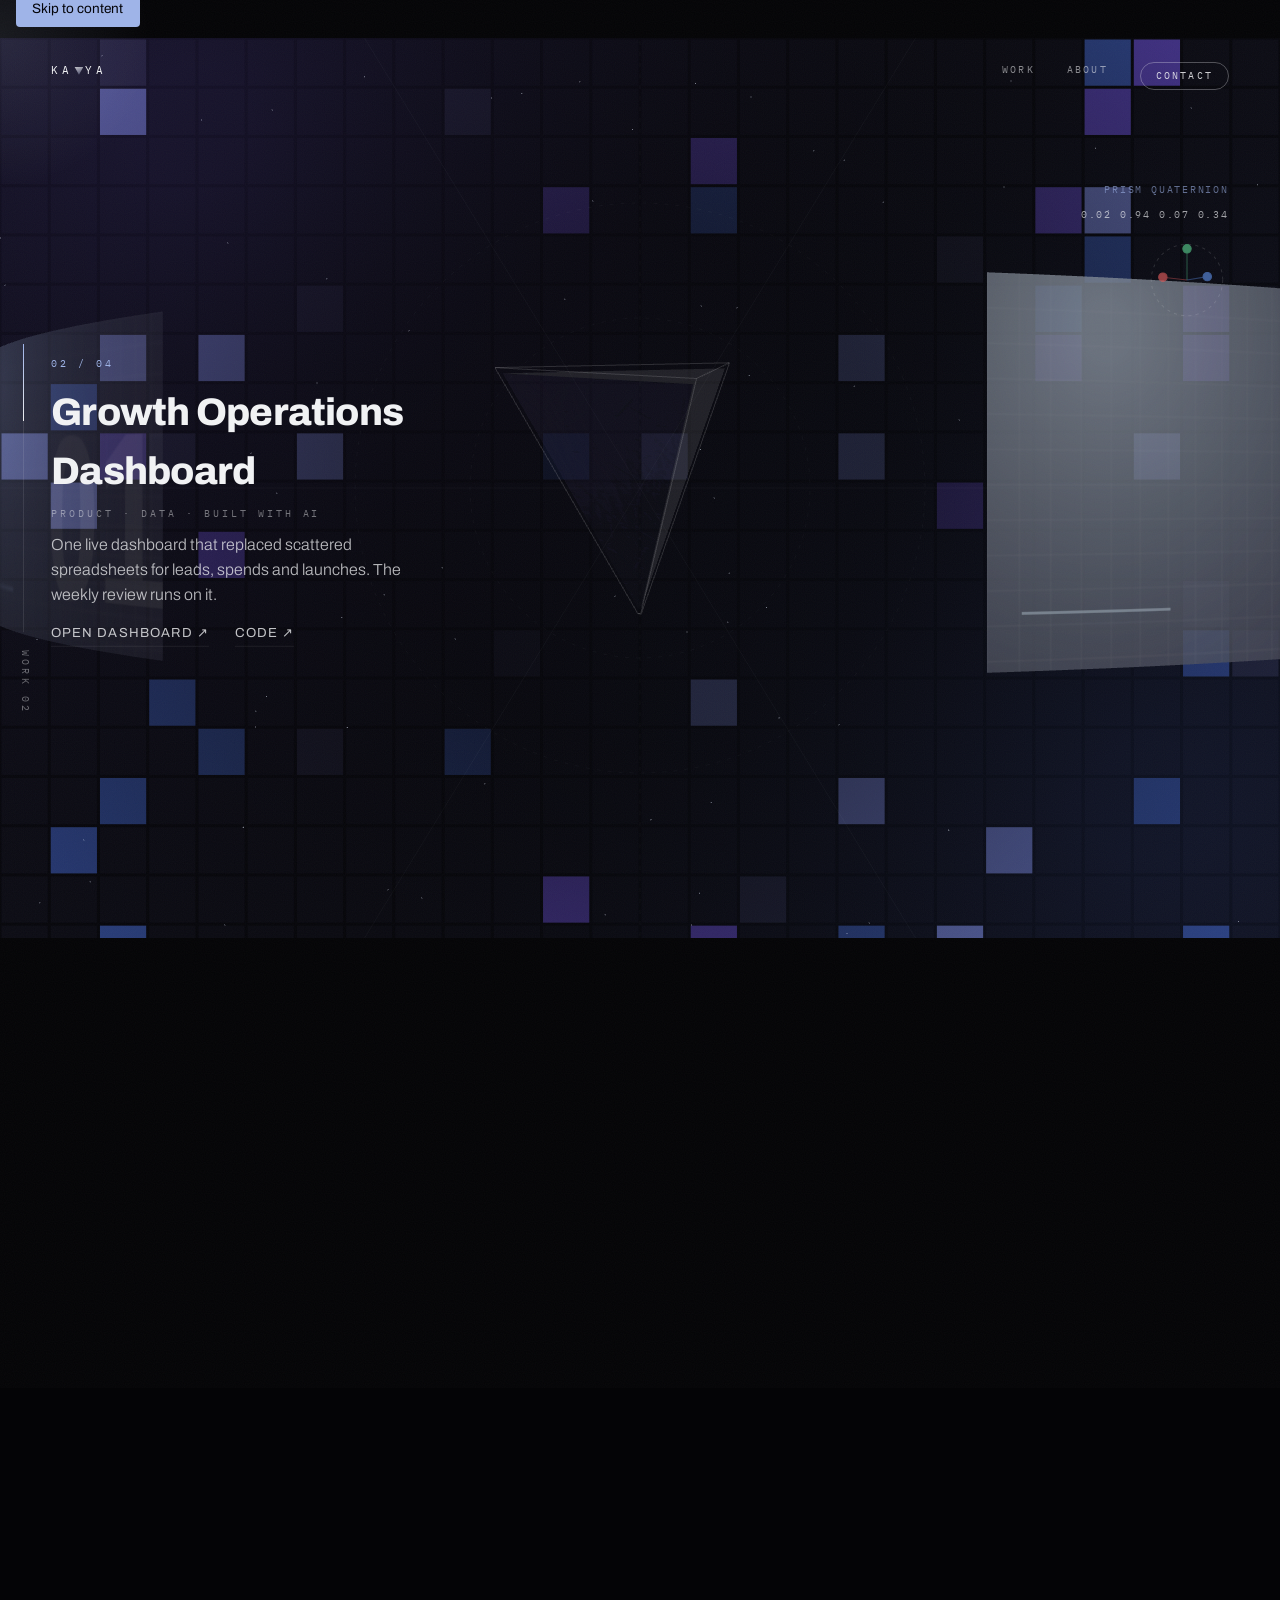
==== index.html @ fa31abba "Alche mechanics: KAVYA refracted through the prism, project globe carousel, water ripple cursor, LED" ====
<!DOCTYPE html>
<html lang="en">
<head>
  <meta charset="UTF-8">
  <meta name="viewport" content="width=device-width, initial-scale=1.0">
  <title>KAVYA — Creating experiences that are remembered</title>
  <meta name="description" content="Kavya Bahety. An immersive portfolio built around a glass prism: selected work, philosophy, process and contact.">
  <link rel="preconnect" href="https://fonts.googleapis.com">
  <link rel="preconnect" href="https://fonts.gstatic.com" crossorigin>
  <link href="https://fonts.googleapis.com/css2?family=Archivo:wght@300;500;800&family=IBM+Plex+Mono:wght@400&family=Instrument+Serif:ital@1&display=swap" rel="stylesheet">
  <link rel="icon" href="data:image/svg+xml,%3Csvg xmlns='http://www.w3.org/2000/svg' viewBox='0 0 32 32'%3E%3Cpath d='M4 6 L28 6 L16 28 Z' fill='none' stroke='%23AEBBDD' stroke-width='2'/%3E%3C/svg%3E">
  <meta property="og:title" content="KAVYA — the prism">
  <meta property="og:description" content="Creating experiences that are remembered long after they're seen.">
  <meta property="og:image" content="https://kavya7439.github.io/kavya/assets/og.png">
  <link rel="stylesheet" href="styles.css">
</head>
<body>

  <a class="skip" href="#doc">Skip to content</a>

  <!-- liquid typography filter -->
  <svg width="0" height="0" aria-hidden="true">
    <filter id="liquid"><feTurbulence type="fractalNoise" baseFrequency="0.008 0.014" numOctaves="1" result="n"/>
    <feDisplacementMap in="SourceGraphic" in2="n" scale="0"/></filter>
  </svg>

  <div id="loader" aria-hidden="true"><span class="tri"></span></div>

  <!-- blueprint scaffold -->
  <svg id="scaffold" viewBox="0 0 1440 900" preserveAspectRatio="xMidYMid slice" aria-hidden="true">
    <line x1="420" y1="-40" x2="1020" y2="940" />
    <line x1="1020" y1="-40" x2="420" y2="940" />
    <line x1="0" y1="450" x2="1440" y2="450" />
    <line x1="720" y1="0" x2="720" y2="900" class="dash" />
    <circle cx="720" cy="450" r="285" class="dash" />
    <circle cx="720" cy="450" r="170" class="dash" />
  </svg>

  <canvas id="room" aria-hidden="true"></canvas>
  <canvas id="ripple" aria-hidden="true"></canvas>
  <canvas id="ripple" aria-hidden="true"></canvas>

  <main id="runway" aria-hidden="true"></main>

  <div id="pin" aria-hidden="true">
    <canvas id="stage"></canvas>

    <!-- the word: KAVYA morphs into WORK, the prism is the V -->
    <h1 id="big">
      <span id="w-kavya" class="word"><span class="l"></span><span class="vgap"></span><span class="r"></span></span>
      <span id="w-work" class="word"><span class="l"></span><span class="vgap"></span><span class="r"></span></span>
    </h1>
    <p id="tagline" class="mono"></p>
    <p id="worksub" class="mono"></p>
    <div id="cue"><i></i><span id="cueword" class="mono"></span></div>

    <!-- projects -->
    <div id="pcards"></div>

    <!-- philosophy -->
    <section class="act" id="philo"><p class="big-serif"></p><p class="sub"></p></section>

    <!-- about -->
    <section class="act side" id="about"><h2></h2><p class="meta mono"></p><div class="lines"></div></section>

    <!-- process -->
    <section class="act" id="process"><div class="pwords"></div><p class="sub"></p></section>

    <!-- achievements -->
    <section class="act side" id="achieve"><p class="mono actlabel">Verified</p><div class="rows"></div></section>

    <!-- cta -->
    <section class="act" id="cta">
      <h2></h2><p class="sub"></p>
      <a class="mail" href="#"></a>
    </section>

    <!-- footer -->
    <section class="act" id="footer">
      <p class="wordmark">KA<span class="tri-inline" aria-hidden="true"></span>YA</p>
      <p class="final serif"></p>
      <nav class="flinks">
        <a data-mail href="#">Email</a>
        <a data-li href="#" target="_blank" rel="noopener">LinkedIn</a>
        <a data-gh href="#" target="_blank" rel="noopener">GitHub</a>
      </nav>
      <p class="mono fmeta">Kolkata, India · Built with AI, directed by Kavya</p>
    </section>
  </div>

  <!-- chrome -->
  <header id="brand" class="mono">KA<span class="tri-inline small" aria-hidden="true"></span>YA</header>
  <nav id="topnav" class="mono" aria-label="Navigation">
    <a href="#" data-jump="0.205">Work</a>
    <a href="#" data-jump="0.64">About</a>
    <a href="#" data-jump="0.90" class="pill">Contact</a>
  </nav>
  <div id="progress" aria-hidden="true"><i></i></div>

  <!-- engine-editor HUD: live prism telemetry -->
  <div id="hudq" class="mono" aria-hidden="true">
    <span class="hl">Prism Quaternion</span>
    <span id="quat">.00 .00 .00 1.0</span>
    <svg id="gizmo" viewBox="-40 -40 80 80">
      <circle r="34" fill="none" />
      <line id="gx1" x1="0" y1="0" x2="0" y2="0" class="gx" /><circle id="gx" r="4" class="gx" />
      <line id="gy1" x1="0" y1="0" x2="0" y2="0" class="gy" /><circle id="gy" r="4" class="gy" />
      <line id="gz1" x1="0" y1="0" x2="0" y2="0" class="gz" /><circle id="gz" r="4" class="gz" />
    </svg>
  </div>
  <div id="hudm" class="mono" aria-hidden="true">
    <span class="hl">Prism Material</span>
    <span>roughness <b>0.14</b></span>
    <span>ior <b>1.45</b></span>
    <span>iridescence <b>1.00</b></span>
    <span>transmission <b>1.00</b></span>
  </div>
  <span id="actname" class="mono" aria-hidden="true"></span>
  <div id="cursorlight" aria-hidden="true"></div>

  <p id="sr-live" class="sr-only" aria-live="polite"></p>
  <article id="doc" class="sr-only-until-fallback"></article>

  <script src="vendor/three.min.js"></script>
  <script src="js/data.js"></script>
  <script src="js/scene.js"></script>
  <script src="js/app.js"></script>
</body>
</html>
---- styles.css ----
/* ============================================================
   KAVYA — THE PRISM
   Pure black, hairline blueprint scaffolding, glass light.
   Editorial type. The prism is the only bright thing.
   ============================================================ */
:root {
  --bg: #040406;
  --ink: #F2F3F5;
  --soft: rgba(242, 243, 245, 0.55);
  --hair: rgba(242, 243, 245, 0.1);
  --silver: #C9CDD6;
  --blue: #9FB4E8;
  --ease: cubic-bezier(0.6, 0.02, 0.05, 1);
  --font-d: "Archivo", "Helvetica Neue", Arial, sans-serif;
  --font-s: "Instrument Serif", Georgia, serif;
  --font-m: "IBM Plex Mono", Consolas, monospace;
  --pad: clamp(1.4rem, 4vw, 4rem);
}

* { margin: 0; padding: 0; box-sizing: border-box; }
html { scroll-behavior: smooth; }
body {
  background: var(--bg); color: var(--ink);
  font-family: var(--font-d); font-size: 16px; line-height: 1.55;
  -webkit-font-smoothing: antialiased; overflow-x: hidden;
}
/* atmosphere: faint blue depth, top light */
body::before {
  content: ""; position: fixed; inset: 0; z-index: 0; pointer-events: none;
  background:
    radial-gradient(60% 45% at 50% 0%, rgba(159, 180, 232, 0.07), transparent 70%),
    radial-gradient(80% 60% at 50% 110%, rgba(20, 28, 52, 0.5), transparent 70%);
}
body::after { /* grain */
  content: ""; position: fixed; inset: -50%; z-index: 70; pointer-events: none; opacity: 0.04;
  background-image: url("data:image/svg+xml,%3Csvg xmlns='http://www.w3.org/2000/svg' width='120' height='120'%3E%3Cfilter id='n'%3E%3CfeTurbulence type='fractalNoise' baseFrequency='.9'/%3E%3C/filter%3E%3Crect width='120' height='120' filter='url(%23n)'/%3E%3C/svg%3E");
}
::selection { background: var(--blue); color: #05050a; }
a { color: inherit; text-decoration: none; }
button { font-family: inherit; cursor: pointer; color: inherit; background: none; border: 0; }
:focus-visible { outline: 1.5px solid var(--blue); outline-offset: 4px; }

.mono { font-family: var(--font-m); font-size: 0.62rem; letter-spacing: 0.3em; text-transform: uppercase; }
.serif { font-family: var(--font-s); font-style: italic; }
.ph { font-family: var(--font-m); font-size: 0.8em; color: var(--blue); border-bottom: 1px dashed var(--blue); padding: 0 0.2em; }
.sr-only { position: absolute; width: 1px; height: 1px; overflow: hidden; clip: rect(0 0 0 0); }
.skip {
  position: fixed; top: -3rem; left: 1rem; z-index: 300;
  background: var(--blue); color: #05050a; padding: 0.6em 1.2em; border-radius: 4px;
  font-size: 0.85rem; transition: top 0.2s;
}
.skip:focus-visible { top: 1rem; }

/* ── loader: a single triangle draws itself ────────────────── */
#loader {
  position: fixed; inset: 0; z-index: 200; background: var(--bg);
  display: grid; place-items: center;
  transition: opacity 0.8s var(--ease), visibility 0.8s;
}
#loader.done { opacity: 0; visibility: hidden; }
#loader .tri {
  width: 74px; height: 64px;
  clip-path: polygon(0 0, 100% 0, 50% 100%);
  background: linear-gradient(160deg, rgba(255,255,255,0.5), rgba(159,180,232,0.15));
  animation: triin 1.4s var(--ease) both, trispin 3s linear infinite 1.2s;
}
@keyframes triin { from { opacity: 0; transform: scale(0.6) rotate(-14deg); } }
@keyframes trispin { 50% { transform: rotateY(180deg); } 100% { transform: rotateY(360deg); } }

/* ── blueprint scaffold ────────────────────────────────────── */
#room { position: fixed; inset: 0; width: 100vw; height: 100vh; z-index: 0; pointer-events: none; }
/* water ripple field: low-res sim, upscaled soft */
#ripple {
  position: fixed; inset: 0; width: 100vw; height: 100vh; z-index: 65;
  pointer-events: none; mix-blend-mode: screen; opacity: 0.85;
  filter: blur(1.6px); image-rendering: auto;
}
/* WebGL owns the big word; DOM copy stays for fallback only */
body.webgl #big { visibility: hidden; }
/* water ripple field: soft light waves over the whole screen */
#ripple {
  position: fixed; inset: 0; width: 100vw; height: 100vh; z-index: 65;
  pointer-events: none; mix-blend-mode: screen; opacity: 0.85;
  filter: blur(2px);
}
/* the word lives inside WebGL when available */
body.webgl #big { visibility: hidden; }
#scaffold {
  position: fixed; inset: 0; width: 100%; height: 100%;
  z-index: 1; pointer-events: none; opacity: 0.5;
}
#scaffold line, #scaffold circle {
  stroke: rgba(242, 243, 245, 0.07); stroke-width: 1; fill: none;
  stroke-dasharray: 3000; stroke-dashoffset: 3000;
  animation: drawin 3s var(--ease) 0.6s forwards;
}
#scaffold .dash { stroke-dasharray: 4 7; animation: fadein 2.4s 1.2s forwards; opacity: 0; }
@keyframes drawin { to { stroke-dashoffset: 0; } }
@keyframes fadein { to { opacity: 1; } }

/* ── runway + stage ────────────────────────────────────────── */
#runway { height: 1300vh; }
#pin { position: fixed; inset: 0; z-index: 2; }
#stage { position: absolute; inset: 0; width: 100%; height: 100%; z-index: 3; pointer-events: none; }

/* ── the word ──────────────────────────────────────────────── */
#big {
  position: absolute; inset: 0; z-index: 2;
  display: grid; place-items: center;
  filter: url(#liquid);
  pointer-events: none;
}
#big .word {
  grid-area: 1 / 1;
  display: flex; align-items: center;
  font-weight: 800; letter-spacing: 0.06em; line-height: 1;
  font-size: clamp(4.4rem, 16vw, 15rem);
  color: #ffffff;
  text-shadow:
    0 0 18px rgba(255, 255, 255, 0.35),
    0 0 70px rgba(159, 180, 232, 0.28),
    0 0 140px rgba(106, 79, 216, 0.18);
}
#big .vgap { width: clamp(90px, 22vmin, 260px); }
#big .ch { display: inline-block; will-change: transform, opacity, filter; }
#w-work .ch { opacity: 0; }

#tagline {
  position: absolute; left: 50%; bottom: 18vh; transform: translateX(-50%);
  z-index: 4; opacity: 0.55; transition: opacity 0.6s;
}
#worksub {
  position: absolute; left: 50%; top: 16vh; transform: translateX(-50%);
  z-index: 4; opacity: 0; color: var(--blue);
}
body:not([data-act="hero"]) #tagline { opacity: 0; }

/* scroll cue: a thin light line that grows, Alche-style */
#cue {
  position: absolute; left: 50%; bottom: 4.5vh; transform: translateX(-50%);
  z-index: 4; display: grid; justify-items: center; gap: 0.7rem;
  opacity: 0.7; transition: opacity 0.6s;
}
#cue i {
  width: 1px; height: 44px; display: block;
  background: linear-gradient(180deg, transparent, var(--ink));
  animation: cuegrow 2.2s var(--ease) infinite;
  transform-origin: top;
}
@keyframes cuegrow { 0% { transform: scaleY(0); } 55% { transform: scaleY(1); } 100% { transform: scaleY(1); opacity: 0; } }
body:not([data-act="hero"]):not([data-act="morph"]) #cue { opacity: 0; }

/* ── acts: shared behaviour ────────────────────────────────── */
.act {
  position: absolute; inset: 0; z-index: 4;
  display: grid; place-content: center; text-align: center;
  padding: 0 var(--pad);
  opacity: 0; transform: translateY(30px); filter: blur(10px);
  transition: opacity 0.7s var(--ease), transform 0.7s var(--ease), filter 0.7s var(--ease);
  pointer-events: none;
}
.act.side { place-content: center start; text-align: left; max-width: 46rem; }
body[data-act="philosophy"] #philo,
body[data-act="about"] #about,
body[data-act="process"] #process,
body[data-act="achieve"] #achieve,
body[data-act="cta"] #cta,
body[data-act="footer"] #footer {
  opacity: 1; transform: none; filter: none; pointer-events: auto;
}

/* philosophy */
#philo .big-serif {
  font-family: var(--font-s); font-style: italic;
  font-size: clamp(1.9rem, 4.6vw, 3.8rem); line-height: 1.15; max-width: 22ch;
}
#philo .sub { margin-top: 1.2rem; opacity: 0.6; font-size: clamp(1rem, 2vw, 1.3rem); }

/* about */
#about { left: 8vw; }
#about h2 { font-weight: 800; letter-spacing: -0.02em; font-size: clamp(2rem, 5vw, 3.6rem); }
#about .meta { color: var(--blue); margin: 0.6rem 0 1.4rem; }
#about .lines p { max-width: 44ch; opacity: 0.75; margin-bottom: 0.8rem; font-weight: 300; font-size: clamp(1rem, 1.8vw, 1.2rem); }

/* process: text sits above the prism and its fragments */
#process { place-content: start center; padding-top: 13vh; }
#process .pwords { display: flex; gap: clamp(1rem, 4vw, 3rem); flex-wrap: wrap; justify-content: center; }
#process .pw {
  font-weight: 300; letter-spacing: 0.18em; text-transform: uppercase;
  font-size: clamp(0.9rem, 2vw, 1.25rem); opacity: 0;
  transition: opacity 0.8s var(--ease) var(--d, 0ms);
}
body[data-act="process"] #process .pw { opacity: 0.85; }
#process .sub { margin-top: 2rem; opacity: 0.55; font-size: clamp(0.95rem, 1.8vw, 1.15rem); }

/* achievements */
#achieve { right: 8vw; left: auto; }
#achieve .actlabel { color: var(--blue); margin-bottom: 1.4rem; }
#achieve .arow {
  display: flex; align-items: baseline; gap: 1.4rem;
  border-bottom: 1px solid var(--hair); padding: 1rem 0; min-width: min(30rem, 80vw);
}
#achieve .an { font-weight: 800; font-size: clamp(1.8rem, 4vw, 3rem); letter-spacing: -0.02em; min-width: 4ch; }
#achieve .al { opacity: 0.65; font-weight: 300; }

/* cta */
#cta h2 { font-weight: 800; letter-spacing: -0.03em; font-size: clamp(2.2rem, 6vw, 5rem); line-height: 1; max-width: 16ch; }
#cta .sub { margin: 1rem 0 2rem; opacity: 0.6; }
#cta .mail {
  font-size: clamp(1.1rem, 2.6vw, 1.8rem); font-weight: 300; letter-spacing: 0.02em;
  border-bottom: 1px solid var(--soft); padding-bottom: 0.2em;
  transition: color 0.3s, border-color 0.3s;
}
#cta .mail:hover { color: var(--blue); border-color: var(--blue); }

/* footer */
#footer .wordmark { font-weight: 800; letter-spacing: 0.14em; font-size: clamp(1.4rem, 3vw, 2rem); display: flex; align-items: center; justify-content: center; gap: 0.2em; }
.tri-inline {
  width: 0.72em; height: 0.66em; display: inline-block;
  clip-path: polygon(0 0, 100% 0, 50% 100%);
  background: linear-gradient(160deg, rgba(255,255,255,0.75), rgba(159,180,232,0.25));
}
.tri-inline.small { width: 0.8em; height: 0.72em; }
#footer .final { font-size: clamp(1.1rem, 2.4vw, 1.6rem); opacity: 0.75; margin: 1.6rem 0 2.2rem; max-width: 34ch; }
#footer .flinks { display: flex; gap: 2.4rem; justify-content: center; }
#footer .flinks a {
  font-size: 0.85rem; letter-spacing: 0.1em; text-transform: uppercase; opacity: 0.65;
  border-bottom: 1px solid transparent; padding-bottom: 0.2em;
  transition: opacity 0.3s, border-color 0.3s;
}
#footer .flinks a:hover { opacity: 1; border-color: var(--ink); }
#footer .fmeta { margin-top: 2.4rem; opacity: 0.3; }

/* ── projects ──────────────────────────────────────────────── */
#pcards { position: absolute; inset: 0; z-index: 4; pointer-events: none; }
.pcard {
  position: absolute; left: var(--pad); top: 50%;
  transform: translateY(-50%) translateY(30px);
  width: min(34rem, 46vw);
  opacity: 0; filter: blur(10px);
  transition: opacity 0.7s var(--ease), transform 0.7s var(--ease), filter 0.7s var(--ease);
}
.pcard.on { opacity: 1; transform: translateY(-50%); filter: none; pointer-events: auto; }
.pcard .ghost {
  position: absolute; top: -22vh; left: -2vw; z-index: -1;
  font-weight: 800; font-size: clamp(9rem, 24vw, 20rem); line-height: 1;
  color: transparent; -webkit-text-stroke: 1px rgba(242,243,245,0.07);
}
.pframe {
  width: 100%; aspect-ratio: 16 / 9.4; border-radius: 6px; position: relative;
  background:
    radial-gradient(90% 120% at 20% 0%, color-mix(in srgb, var(--pa) 18%, transparent), transparent 60%),
    linear-gradient(160deg, #101018, #07070c);
  background-size: cover; background-position: center;
  border: 1px solid var(--hair);
  overflow: hidden;
  transition: transform 0.6s var(--ease);
}
.pframe::after {
  content: ""; position: absolute; inset: 0;
  background-image: linear-gradient(rgba(255,255,255,0.045) 1px, transparent 1px),
    linear-gradient(90deg, rgba(255,255,255,0.045) 1px, transparent 1px);
  background-size: 48px 48px;
}
.pcard:hover .pframe { transform: perspective(900px) rotateX(2.5deg) rotateY(-3deg) scale(1.015); }
.pframe-note { position: absolute; bottom: 0.9rem; right: 1rem; opacity: 0.3; letter-spacing: 0.18em; }
.pmeta { margin-top: 1.3rem; }
.pnum { color: var(--blue); }
.pmeta h2 { font-weight: 800; letter-spacing: -0.02em; font-size: clamp(1.5rem, 3.2vw, 2.4rem); margin: 0.5rem 0 0.3rem; }
.pcat { opacity: 0.45; margin-bottom: 0.7rem; }
.pdesc { font-weight: 300; opacity: 0.75; max-width: 44ch; margin-bottom: 1rem; }
.plinks { display: flex; gap: 1.6rem; }
.lnk {
  font-size: 0.82rem; letter-spacing: 0.08em; text-transform: uppercase; opacity: 0.8;
  border-bottom: 1px solid var(--hair); padding-bottom: 0.2em;
  transition: color 0.3s, border-color 0.3s;
}
.lnk:hover { color: var(--blue); border-color: var(--blue); }

/* ── chrome ────────────────────────────────────────────────── */
#brand {
  position: fixed; top: 1.5rem; left: var(--pad); z-index: 90;
  display: flex; align-items: center; gap: 0.15em; font-size: 0.7rem; letter-spacing: 0.34em;
}
#topnav { position: fixed; top: 1.5rem; right: var(--pad); z-index: 90; display: flex; gap: 2rem; }
#topnav a { opacity: 0.55; transition: opacity 0.3s; letter-spacing: 0.22em; }
#topnav a:hover { opacity: 1; }
#progress {
  position: fixed; left: calc(var(--pad) * 0.45); top: 50%; transform: translateY(-50%);
  width: 1px; height: 32vh; background: var(--hair); z-index: 90;
}
#progress i {
  display: block; width: 100%; height: 0;
  background: linear-gradient(180deg, var(--blue), rgba(255,255,255,0.9));
}
#actname {
  position: fixed; left: calc(var(--pad) * 0.45 - 0.31rem); top: calc(50% + 18vh); z-index: 90;
  writing-mode: vertical-rl; opacity: 0.4; letter-spacing: 0.32em;
}

/* cursor light: bends the atmosphere */
#cursorlight {
  position: fixed; left: 0; top: 0; z-index: 5; pointer-events: none;
  width: 340px; height: 340px; margin: -170px 0 0 -170px; border-radius: 50%;
  background: radial-gradient(circle, rgba(190, 205, 245, 0.10), transparent 62%);
  mix-blend-mode: screen;
}
.ripple {
  position: fixed; z-index: 6; pointer-events: none;
  width: 12px; height: 12px; margin: -6px 0 0 -6px; border-radius: 50%;
  border: 1px solid rgba(190, 205, 245, 0.5);
  animation: rip 0.9s var(--ease) forwards;
}
@keyframes rip { to { transform: scale(16); opacity: 0; } }

/* ── fallback + doc ────────────────────────────────────────── */
.sr-only-until-fallback { position: absolute; width: 1px; height: 1px; overflow: hidden; clip: rect(0 0 0 0); }
body.fallback #pin, body.fallback #runway, body.fallback #cue, body.fallback #cursorlight { display: none; }
body.fallback .sr-only-until-fallback {
  position: static; width: auto; height: auto; clip: auto; overflow: visible;
  display: block; max-width: 46rem; margin: 7rem auto; padding: 0 1.4rem;
}
body.fallback #doc h1 { font-size: 2rem; line-height: 1.1; margin-bottom: 1rem; }
body.fallback #doc article { border-top: 1px solid var(--hair); margin-top: 1.6rem; padding-top: 1rem; }
body.fallback #doc a { color: var(--blue); }

#topnav .pill {
  border: 1px solid rgba(242,243,245,0.35); border-radius: 999px;
  padding: 0.55em 1.5em; opacity: 0.85;
}
#topnav .pill:hover { background: rgba(242,243,245,0.1); opacity: 1; }

/* engine-editor HUD */
#hudq {
  position: fixed; right: var(--pad); top: 16vh; z-index: 90;
  display: grid; gap: 0.6rem; justify-items: end; text-align: right;
  letter-spacing: 0.18em; opacity: 0.65;
}
#hudq .hl, #hudm .hl { color: var(--blue); opacity: 0.9; }
#gizmo { width: 84px; height: 84px; margin-top: 0.4rem; }
#gizmo circle:first-child { stroke: rgba(242,243,245,0.2); stroke-dasharray: 3 4; }
#gizmo .gx { fill: #e05c5c; stroke: #e05c5c; stroke-width: 1; }
#gizmo .gy { fill: #58c98a; stroke: #58c98a; stroke-width: 1; }
#gizmo .gz { fill: #5c8ce0; stroke: #5c8ce0; stroke-width: 1; }
#gizmo line { opacity: 0.6; }
#hudm {
  position: fixed; left: var(--pad); bottom: 8vh; z-index: 90;
  display: grid; gap: 0.35rem; letter-spacing: 0.18em; opacity: 0.55;
}
#hudm b { color: var(--ink); font-weight: 400; margin-left: 0.6em; }
body[data-act="hero"] #hudm, body[data-act="morph"] #hudm { opacity: 0.55; }
body:not([data-act="hero"]):not([data-act="morph"]):not([data-act="footer"]) #hudm { opacity: 0; }
#hudq, #hudm { transition: opacity 0.6s var(--ease); pointer-events: none; }
@media (max-width: 900px) { #hudq, #hudm { display: none; } }
/* desktop: the curved WebGL screen is the project visual */
@media (min-width: 901px) { .pframe { display: none; } .pcard .ghost { display: none; } }

/* ── reduced motion ────────────────────────────────────────── */
@media (prefers-reduced-motion: reduce) {
  html { scroll-behavior: auto; }
  * { transition-duration: 0.01ms !important; animation-duration: 0.01ms !important; }
  #big { filter: none; }
  #scaffold line, #scaffold circle { animation: none; stroke-dashoffset: 0; opacity: 1; }
  #cursorlight, .ripple { display: none; }
}

/* ── responsive ────────────────────────────────────────────── */
@media (max-width: 900px) {
  .pcard { width: min(30rem, 84vw); left: 50%; top: auto; bottom: 6vh; transform: translate(-50%, 30px); }
  .pcard.on { transform: translate(-50%, 0); }
  .pcard .ghost { top: -16vh; font-size: 24vw; }
  #about { left: 0; padding: 0 var(--pad); }
  #achieve { right: 0; left: 0; place-content: center; text-align: left; padding: 0 var(--pad); }
}
@media (max-width: 600px) {
  #topnav { gap: 1.2rem; }
  #big .word { font-size: clamp(3rem, 17vw, 5rem); }
  #big .vgap { width: 26vw; }
  #progress, #actname { display: none; }
  .pframe { aspect-ratio: 16 / 10; }
  .pcard { bottom: 3.5vh; }
  .pmeta h2 { font-size: 1.4rem; }
  .pdesc { font-size: 0.9rem; }
}
@media (max-height: 760px) {
  .pcard .ghost { display: none; }
  #tagline { bottom: 12vh; }
}
@media print { #pin, #runway, #scaffold, #cursorlight { display: none !important; } }
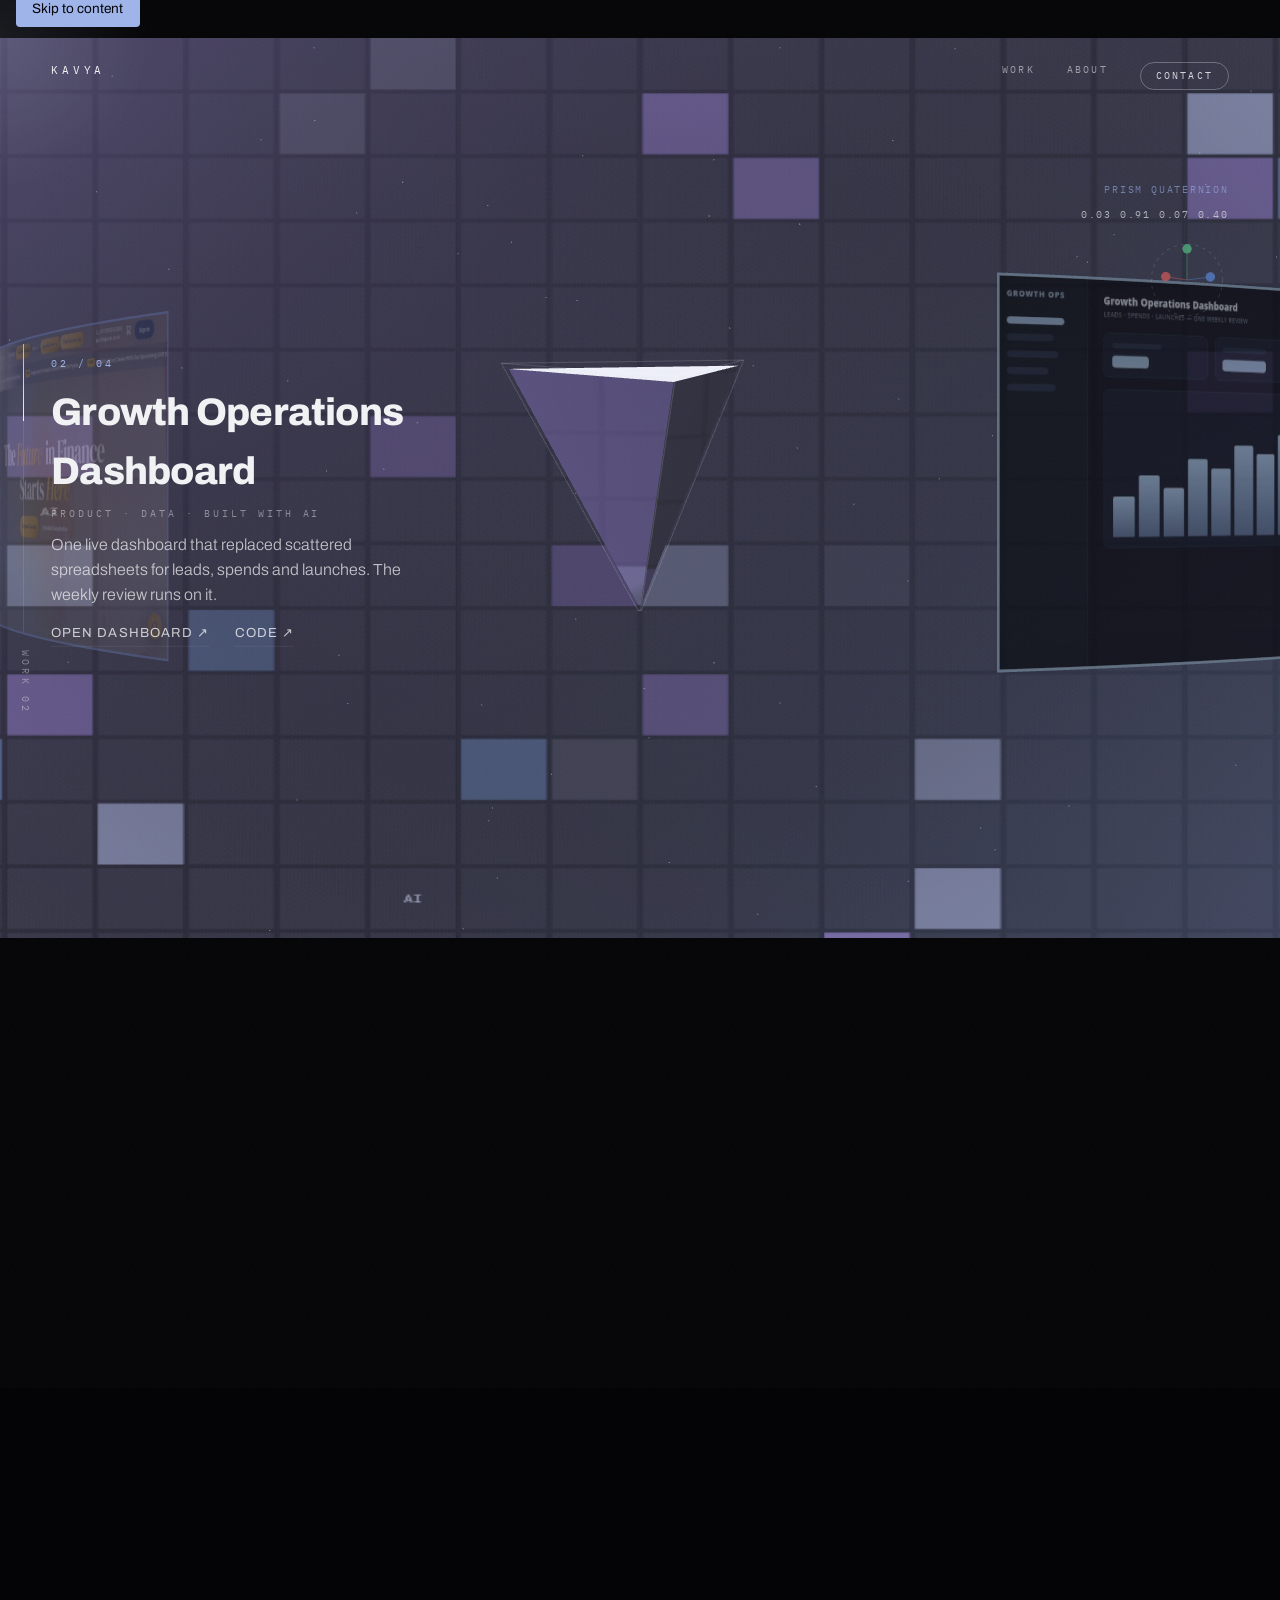
==== commit 39090c0d: "Plain KAVYA wordmarks; LED tiles light up in fresh colours under the cursor Co-Authored-By: Claude F" ====
--- a/index.html
+++ b/index.html
@@ -77,7 +77,7 @@
 
     <!-- footer -->
     <section class="act" id="footer">
-      <p class="wordmark">KA<span class="tri-inline" aria-hidden="true"></span>YA</p>
+      <p class="wordmark">KAVYA</p>
       <p class="final serif"></p>
       <nav class="flinks">
         <a data-mail href="#">Email</a>
@@ -89,7 +89,7 @@
   </div>
 
   <!-- chrome -->
-  <header id="brand" class="mono">KA<span class="tri-inline small" aria-hidden="true"></span>YA</header>
+  <header id="brand" class="mono">KAVYA</header>
   <nav id="topnav" class="mono" aria-label="Navigation">
     <a href="#" data-jump="0.205">Work</a>
     <a href="#" data-jump="0.64">About</a>
--- a/styles.css
+++ b/styles.css
@@ -77,6 +77,7 @@
 }
 /* WebGL owns the big word; DOM copy stays for fallback only */
 body.webgl #big { visibility: hidden; }
+body.webgl #room { visibility: hidden; }
 /* water ripple field: soft light waves over the whole screen */
 #ripple {
   position: fixed; inset: 0; width: 100vw; height: 100vh; z-index: 65;
@@ -85,6 +86,7 @@
 }
 /* the word lives inside WebGL when available */
 body.webgl #big { visibility: hidden; }
+body.webgl #room { visibility: hidden; }
 #scaffold {
   position: fixed; inset: 0; width: 100%; height: 100%;
   z-index: 1; pointer-events: none; opacity: 0.5;
@@ -219,6 +221,7 @@
   width: 0.72em; height: 0.66em; display: inline-block;
   clip-path: polygon(0 0, 100% 0, 50% 100%);
   background: linear-gradient(160deg, rgba(255,255,255,0.75), rgba(159,180,232,0.25));
+  margin: 0 0.32em; vertical-align: middle; transform: translateY(-0.06em);
 }
 .tri-inline.small { width: 0.8em; height: 0.72em; }
 #footer .final { font-size: clamp(1.1rem, 2.4vw, 1.6rem); opacity: 0.75; margin: 1.6rem 0 2.2rem; max-width: 34ch; }
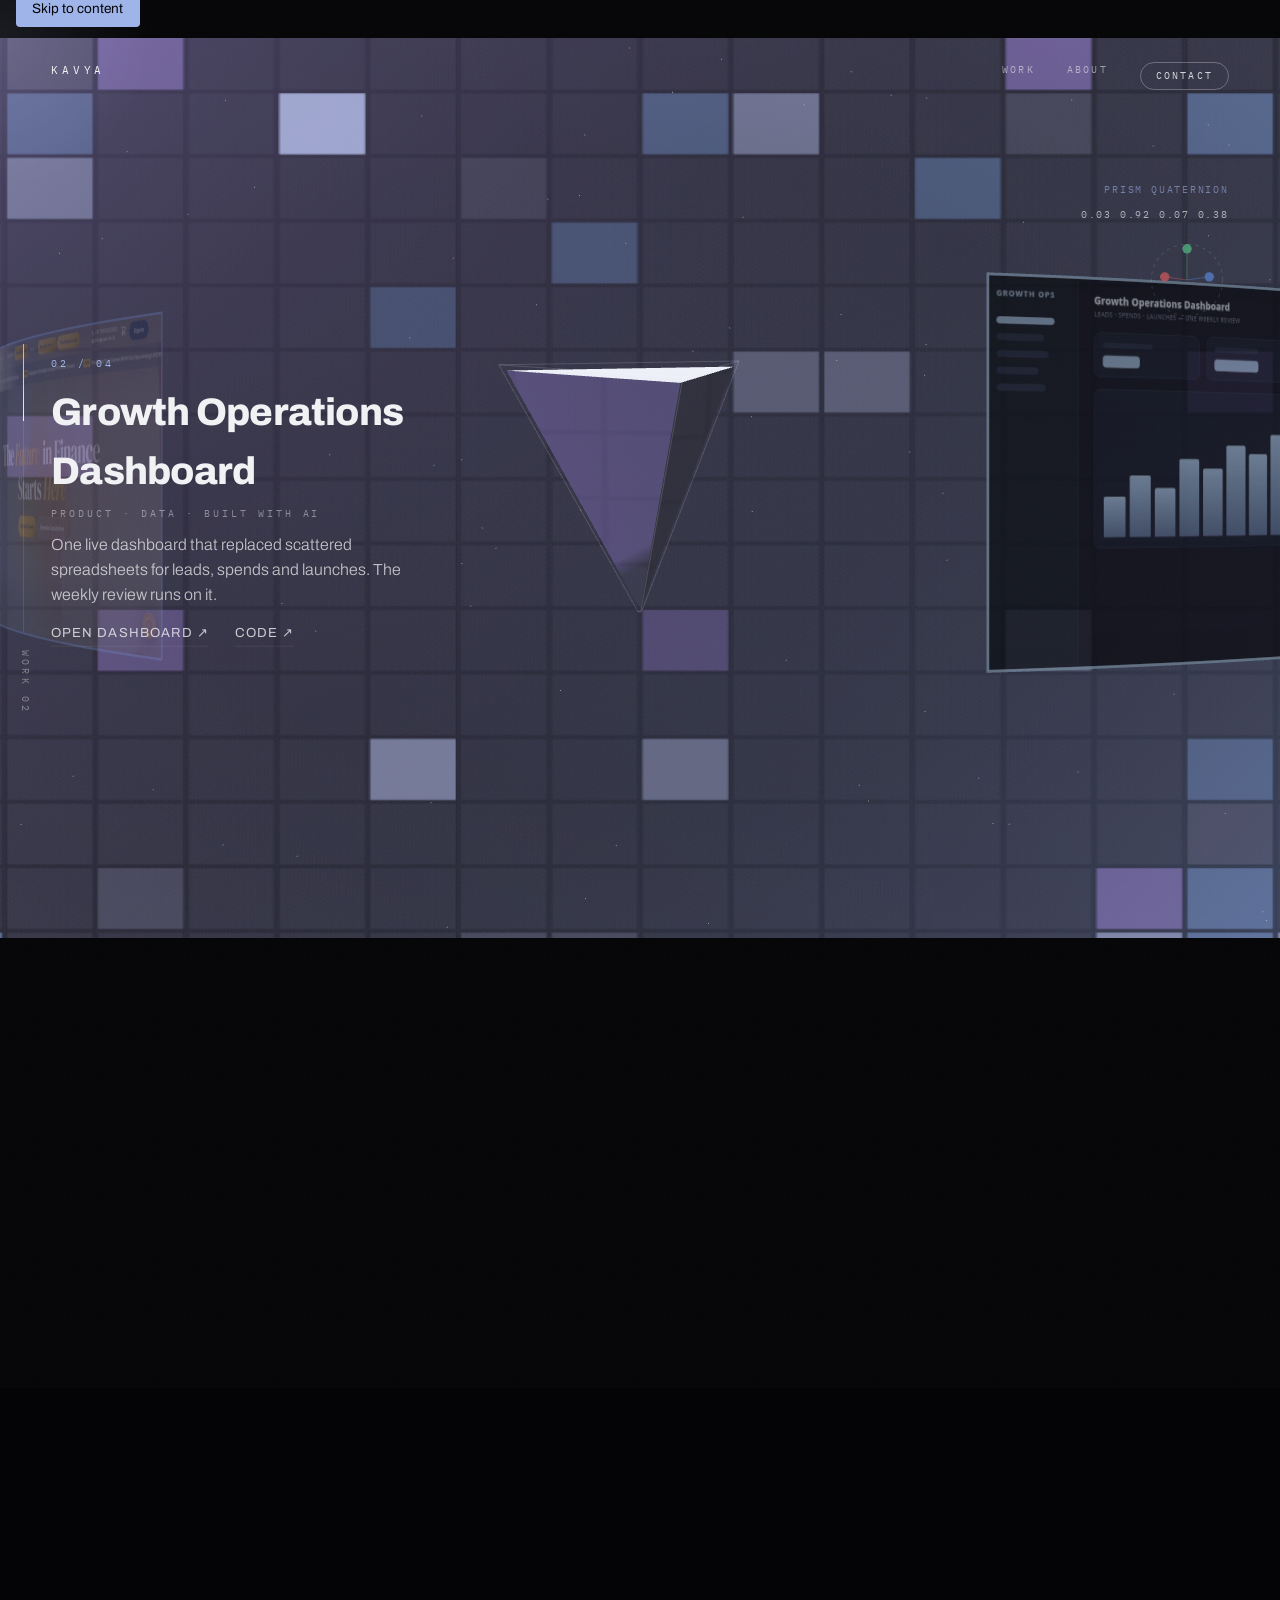
==== commit dffda7cd: "Cache-bust assets (v=8), widen hover gate to fine pointers, drop duplicate ripple canvas Co-Authored" ====
--- a/index.html
+++ b/index.html
@@ -12,7 +12,7 @@
   <meta property="og:title" content="KAVYA — the prism">
   <meta property="og:description" content="Creating experiences that are remembered long after they're seen.">
   <meta property="og:image" content="https://kavya7439.github.io/kavya/assets/og.png">
-  <link rel="stylesheet" href="styles.css">
+  <link rel="stylesheet" href="styles.css?v=8">
 </head>
 <body>
 
@@ -37,7 +37,6 @@
   </svg>
 
   <canvas id="room" aria-hidden="true"></canvas>
-  <canvas id="ripple" aria-hidden="true"></canvas>
   <canvas id="ripple" aria-hidden="true"></canvas>
 
   <main id="runway" aria-hidden="true"></main>
@@ -122,8 +121,8 @@
   <article id="doc" class="sr-only-until-fallback"></article>
 
   <script src="vendor/three.min.js"></script>
-  <script src="js/data.js"></script>
-  <script src="js/scene.js"></script>
-  <script src="js/app.js"></script>
+  <script src="js/data.js?v=8"></script>
+  <script src="js/scene.js?v=8"></script>
+  <script src="js/app.js?v=8"></script>
 </body>
 </html>
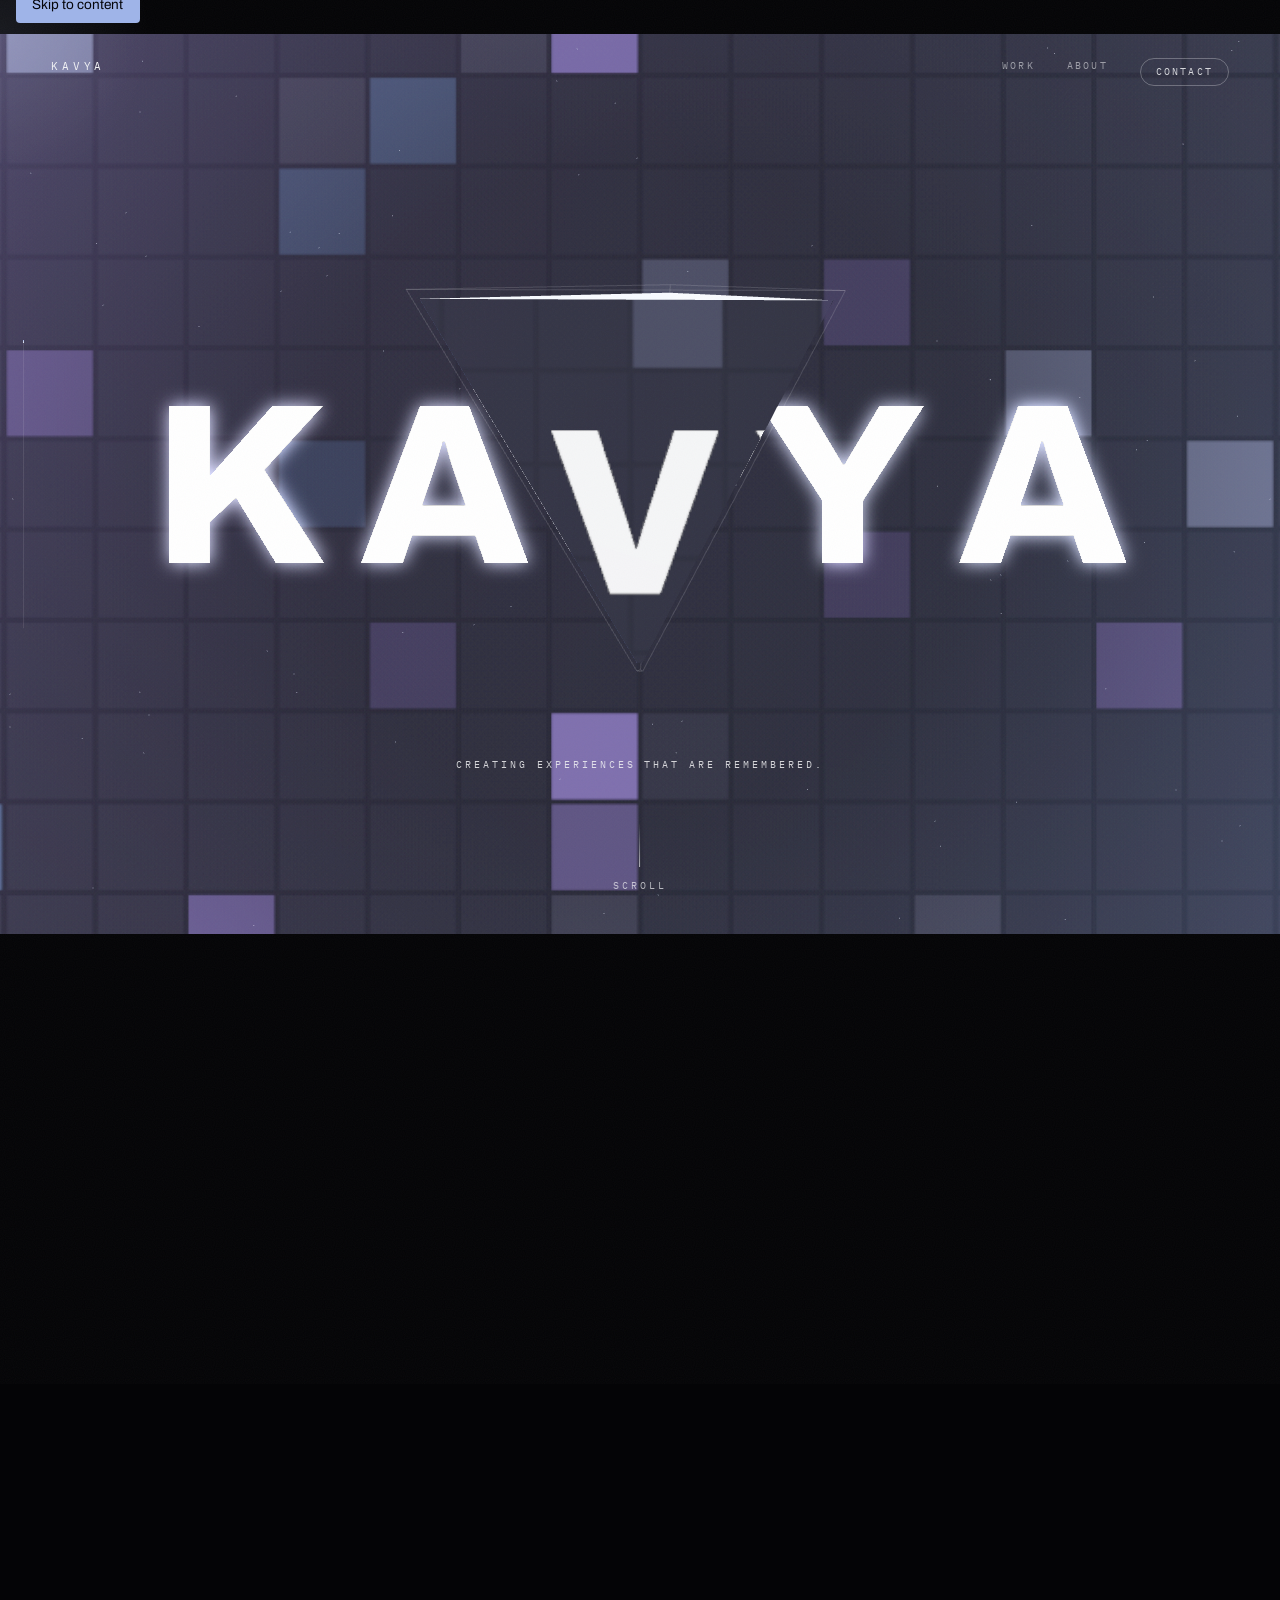
==== commit c2557f31: "Full rework: conversational copy, PROOF OF WORK act, HUD removed, scrolling site captures, mobile fi" ====
--- a/index.html
+++ b/index.html
@@ -12,7 +12,8 @@
   <meta property="og:title" content="KAVYA — the prism">
   <meta property="og:description" content="Creating experiences that are remembered long after they're seen.">
   <meta property="og:image" content="https://kavya7439.github.io/kavya/assets/og.png">
-  <link rel="stylesheet" href="styles.css?v=8">
+  <link rel="preload" href="vendor/three.min.js" as="script">
+  <link rel="stylesheet" href="styles.css?v=9">
 </head>
 <body>
 
@@ -96,33 +97,14 @@
   </nav>
   <div id="progress" aria-hidden="true"><i></i></div>
 
-  <!-- engine-editor HUD: live prism telemetry -->
-  <div id="hudq" class="mono" aria-hidden="true">
-    <span class="hl">Prism Quaternion</span>
-    <span id="quat">.00 .00 .00 1.0</span>
-    <svg id="gizmo" viewBox="-40 -40 80 80">
-      <circle r="34" fill="none" />
-      <line id="gx1" x1="0" y1="0" x2="0" y2="0" class="gx" /><circle id="gx" r="4" class="gx" />
-      <line id="gy1" x1="0" y1="0" x2="0" y2="0" class="gy" /><circle id="gy" r="4" class="gy" />
-      <line id="gz1" x1="0" y1="0" x2="0" y2="0" class="gz" /><circle id="gz" r="4" class="gz" />
-    </svg>
-  </div>
-  <div id="hudm" class="mono" aria-hidden="true">
-    <span class="hl">Prism Material</span>
-    <span>roughness <b>0.14</b></span>
-    <span>ior <b>1.45</b></span>
-    <span>iridescence <b>1.00</b></span>
-    <span>transmission <b>1.00</b></span>
-  </div>
-  <span id="actname" class="mono" aria-hidden="true"></span>
   <div id="cursorlight" aria-hidden="true"></div>
 
   <p id="sr-live" class="sr-only" aria-live="polite"></p>
   <article id="doc" class="sr-only-until-fallback"></article>
 
   <script src="vendor/three.min.js"></script>
-  <script src="js/data.js?v=8"></script>
-  <script src="js/scene.js?v=8"></script>
-  <script src="js/app.js?v=8"></script>
+  <script src="js/data.js?v=9"></script>
+  <script src="js/scene.js?v=9"></script>
+  <script src="js/app.js?v=9"></script>
 </body>
 </html>
--- a/styles.css
+++ b/styles.css
@@ -78,6 +78,8 @@
 /* WebGL owns the big word; DOM copy stays for fallback only */
 body.webgl #big { visibility: hidden; }
 body.webgl #room { visibility: hidden; }
+/* the revolving PROOF OF WORK panel carries this line in WebGL */
+body.webgl #worksub { display: none; }
 /* water ripple field: soft light waves over the whole screen */
 #ripple {
   position: fixed; inset: 0; width: 100vw; height: 100vh; z-index: 65;
@@ -101,7 +103,7 @@
 @keyframes fadein { to { opacity: 1; } }
 
 /* ── runway + stage ────────────────────────────────────────── */
-#runway { height: 1300vh; }
+#runway { height: 950vh; }
 #pin { position: fixed; inset: 0; z-index: 2; }
 #stage { position: absolute; inset: 0; width: 100%; height: 100%; z-index: 3; pointer-events: none; }
 
@@ -129,11 +131,14 @@
 
 #tagline {
   position: absolute; left: 50%; bottom: 18vh; transform: translateX(-50%);
-  z-index: 4; opacity: 0.55; transition: opacity 0.6s;
+  z-index: 4; opacity: 0.85; transition: opacity 0.6s;
+  width: max-content; max-width: 90vw; text-align: center;
 }
 #worksub {
-  position: absolute; left: 50%; top: 16vh; transform: translateX(-50%);
-  z-index: 4; opacity: 0; color: var(--blue);
+  position: absolute; left: 50%; top: 14vh; transform: translateX(-50%);
+  z-index: 4; opacity: 0; color: #c7d4f2;
+  width: max-content; max-width: min(92vw, 52rem); text-align: center;
+  font-size: clamp(0.8rem, 1.5vw, 1rem); line-height: 1.6;
 }
 body:not([data-act="hero"]) #tagline { opacity: 0; }
 
@@ -176,7 +181,7 @@
   font-family: var(--font-s); font-style: italic;
   font-size: clamp(1.9rem, 4.6vw, 3.8rem); line-height: 1.15; max-width: 22ch;
 }
-#philo .sub { margin-top: 1.2rem; opacity: 0.6; font-size: clamp(1rem, 2vw, 1.3rem); }
+#philo .sub { margin-top: 1.2rem; opacity: 0.82; font-size: clamp(1rem, 2vw, 1.3rem); }
 
 /* about */
 #about { left: 8vw; }
@@ -193,7 +198,7 @@
   transition: opacity 0.8s var(--ease) var(--d, 0ms);
 }
 body[data-act="process"] #process .pw { opacity: 0.85; }
-#process .sub { margin-top: 2rem; opacity: 0.55; font-size: clamp(0.95rem, 1.8vw, 1.15rem); }
+#process .sub { margin-top: 2rem; opacity: 0.82; font-size: clamp(0.95rem, 1.8vw, 1.15rem); }
 
 /* achievements */
 #achieve { right: 8vw; left: auto; }
@@ -207,7 +212,7 @@
 
 /* cta */
 #cta h2 { font-weight: 800; letter-spacing: -0.03em; font-size: clamp(2.2rem, 6vw, 5rem); line-height: 1; max-width: 16ch; }
-#cta .sub { margin: 1rem 0 2rem; opacity: 0.6; }
+#cta .sub { margin: 1rem 0 2rem; opacity: 0.82; }
 #cta .mail {
   font-size: clamp(1.1rem, 2.6vw, 1.8rem); font-weight: 300; letter-spacing: 0.02em;
   border-bottom: 1px solid var(--soft); padding-bottom: 0.2em;
@@ -232,7 +237,7 @@
   transition: opacity 0.3s, border-color 0.3s;
 }
 #footer .flinks a:hover { opacity: 1; border-color: var(--ink); }
-#footer .fmeta { margin-top: 2.4rem; opacity: 0.3; }
+#footer .fmeta { margin-top: 2.4rem; opacity: 0.55; }
 
 /* ── projects ──────────────────────────────────────────────── */
 #pcards { position: absolute; inset: 0; z-index: 4; pointer-events: none; }
@@ -270,8 +275,8 @@
 .pmeta { margin-top: 1.3rem; }
 .pnum { color: var(--blue); }
 .pmeta h2 { font-weight: 800; letter-spacing: -0.02em; font-size: clamp(1.5rem, 3.2vw, 2.4rem); margin: 0.5rem 0 0.3rem; }
-.pcat { opacity: 0.45; margin-bottom: 0.7rem; }
-.pdesc { font-weight: 300; opacity: 0.75; max-width: 44ch; margin-bottom: 1rem; }
+.pcat { opacity: 0.72; margin-bottom: 0.7rem; }
+.pdesc { font-weight: 300; opacity: 0.9; max-width: 44ch; margin-bottom: 1rem; }
 .plinks { display: flex; gap: 1.6rem; }
 .lnk {
   font-size: 0.82rem; letter-spacing: 0.08em; text-transform: uppercase; opacity: 0.8;
@@ -296,10 +301,6 @@
   display: block; width: 100%; height: 0;
   background: linear-gradient(180deg, var(--blue), rgba(255,255,255,0.9));
 }
-#actname {
-  position: fixed; left: calc(var(--pad) * 0.45 - 0.31rem); top: calc(50% + 18vh); z-index: 90;
-  writing-mode: vertical-rl; opacity: 0.4; letter-spacing: 0.32em;
-}
 
 /* cursor light: bends the atmosphere */
 #cursorlight {
@@ -333,28 +334,6 @@
 }
 #topnav .pill:hover { background: rgba(242,243,245,0.1); opacity: 1; }
 
-/* engine-editor HUD */
-#hudq {
-  position: fixed; right: var(--pad); top: 16vh; z-index: 90;
-  display: grid; gap: 0.6rem; justify-items: end; text-align: right;
-  letter-spacing: 0.18em; opacity: 0.65;
-}
-#hudq .hl, #hudm .hl { color: var(--blue); opacity: 0.9; }
-#gizmo { width: 84px; height: 84px; margin-top: 0.4rem; }
-#gizmo circle:first-child { stroke: rgba(242,243,245,0.2); stroke-dasharray: 3 4; }
-#gizmo .gx { fill: #e05c5c; stroke: #e05c5c; stroke-width: 1; }
-#gizmo .gy { fill: #58c98a; stroke: #58c98a; stroke-width: 1; }
-#gizmo .gz { fill: #5c8ce0; stroke: #5c8ce0; stroke-width: 1; }
-#gizmo line { opacity: 0.6; }
-#hudm {
-  position: fixed; left: var(--pad); bottom: 8vh; z-index: 90;
-  display: grid; gap: 0.35rem; letter-spacing: 0.18em; opacity: 0.55;
-}
-#hudm b { color: var(--ink); font-weight: 400; margin-left: 0.6em; }
-body[data-act="hero"] #hudm, body[data-act="morph"] #hudm { opacity: 0.55; }
-body:not([data-act="hero"]):not([data-act="morph"]):not([data-act="footer"]) #hudm { opacity: 0; }
-#hudq, #hudm { transition: opacity 0.6s var(--ease); pointer-events: none; }
-@media (max-width: 900px) { #hudq, #hudm { display: none; } }
 /* desktop: the curved WebGL screen is the project visual */
 @media (min-width: 901px) { .pframe { display: none; } .pcard .ghost { display: none; } }
 
@@ -369,6 +348,8 @@
 
 /* ── responsive ────────────────────────────────────────────── */
 @media (max-width: 900px) {
+  .pframe { background-size: 100% auto; background-position: 0% 0%; }
+  .pcard.on .pframe { animation: sitescroll 9s ease-in-out infinite alternate; }
   .pcard { width: min(30rem, 84vw); left: 50%; top: auto; bottom: 6vh; transform: translate(-50%, 30px); }
   .pcard.on { transform: translate(-50%, 0); }
   .pcard .ghost { top: -16vh; font-size: 24vw; }
@@ -390,3 +371,5 @@
   #tagline { bottom: 12vh; }
 }
 @media print { #pin, #runway, #scaffold, #cursorlight { display: none !important; } }
+
+@keyframes sitescroll { from { background-position-y: 0%; } to { background-position-y: 100%; } }
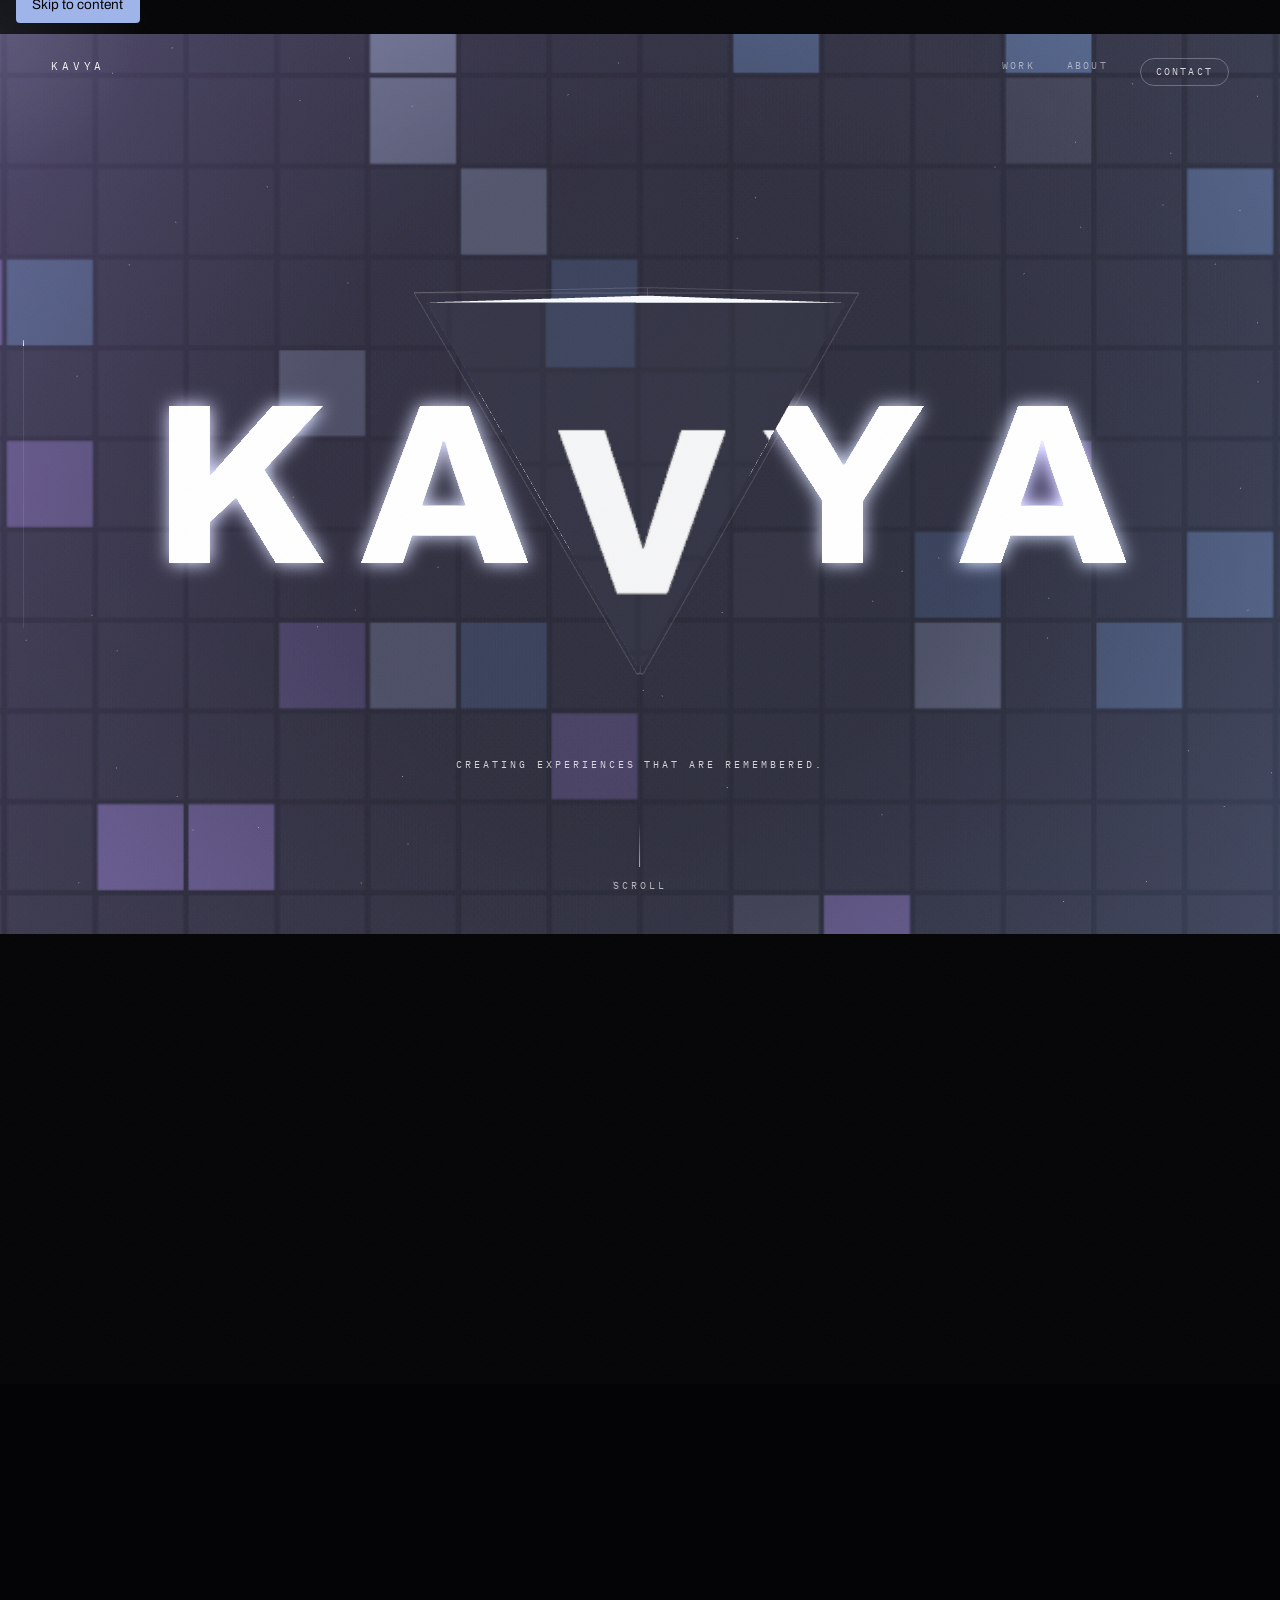
==== commit 9edf0417: "Boot sequence, mobile perf cuts, work contact details, code link removed Co-Authored-By: Claude Fabl" ====
--- a/index.html
+++ b/index.html
@@ -13,7 +13,7 @@
   <meta property="og:description" content="Creating experiences that are remembered long after they're seen.">
   <meta property="og:image" content="https://kavya7439.github.io/kavya/assets/og.png">
   <link rel="preload" href="vendor/three.min.js" as="script">
-  <link rel="stylesheet" href="styles.css?v=9">
+  <link rel="stylesheet" href="styles.css?v=10">
 </head>
 <body>
 
@@ -103,8 +103,8 @@
   <article id="doc" class="sr-only-until-fallback"></article>
 
   <script src="vendor/three.min.js"></script>
-  <script src="js/data.js?v=9"></script>
-  <script src="js/scene.js?v=9"></script>
-  <script src="js/app.js?v=9"></script>
+  <script src="js/data.js?v=10"></script>
+  <script src="js/scene.js?v=10"></script>
+  <script src="js/app.js?v=10"></script>
 </body>
 </html>
--- a/styles.css
+++ b/styles.css
@@ -80,6 +80,13 @@
 body.webgl #room { visibility: hidden; }
 /* the revolving PROOF OF WORK panel carries this line in WebGL */
 body.webgl #worksub { display: none; }
+/* boot: page chrome fades in after the dolly-in settles */
+#brand, #topnav, #progress { transition: opacity 1.1s var(--ease) 0.15s; }
+body.webgl:not(.ready) #brand,
+body.webgl:not(.ready) #topnav,
+body.webgl:not(.ready) #progress,
+body.webgl:not(.ready) #cue,
+body.webgl:not(.ready) #tagline { opacity: 0; }
 /* water ripple field: soft light waves over the whole screen */
 #ripple {
   position: fixed; inset: 0; width: 100vw; height: 100vh; z-index: 65;
@@ -213,6 +220,7 @@
 /* cta */
 #cta h2 { font-weight: 800; letter-spacing: -0.03em; font-size: clamp(2.2rem, 6vw, 5rem); line-height: 1; max-width: 16ch; }
 #cta .sub { margin: 1rem 0 2rem; opacity: 0.82; }
+#cta .mail.tel { display: block; font-size: clamp(1rem, 2vw, 1.35rem); opacity: 0.75; margin-top: 1rem; }
 #cta .mail {
   font-size: clamp(1.1rem, 2.6vw, 1.8rem); font-weight: 300; letter-spacing: 0.02em;
   border-bottom: 1px solid var(--soft); padding-bottom: 0.2em;
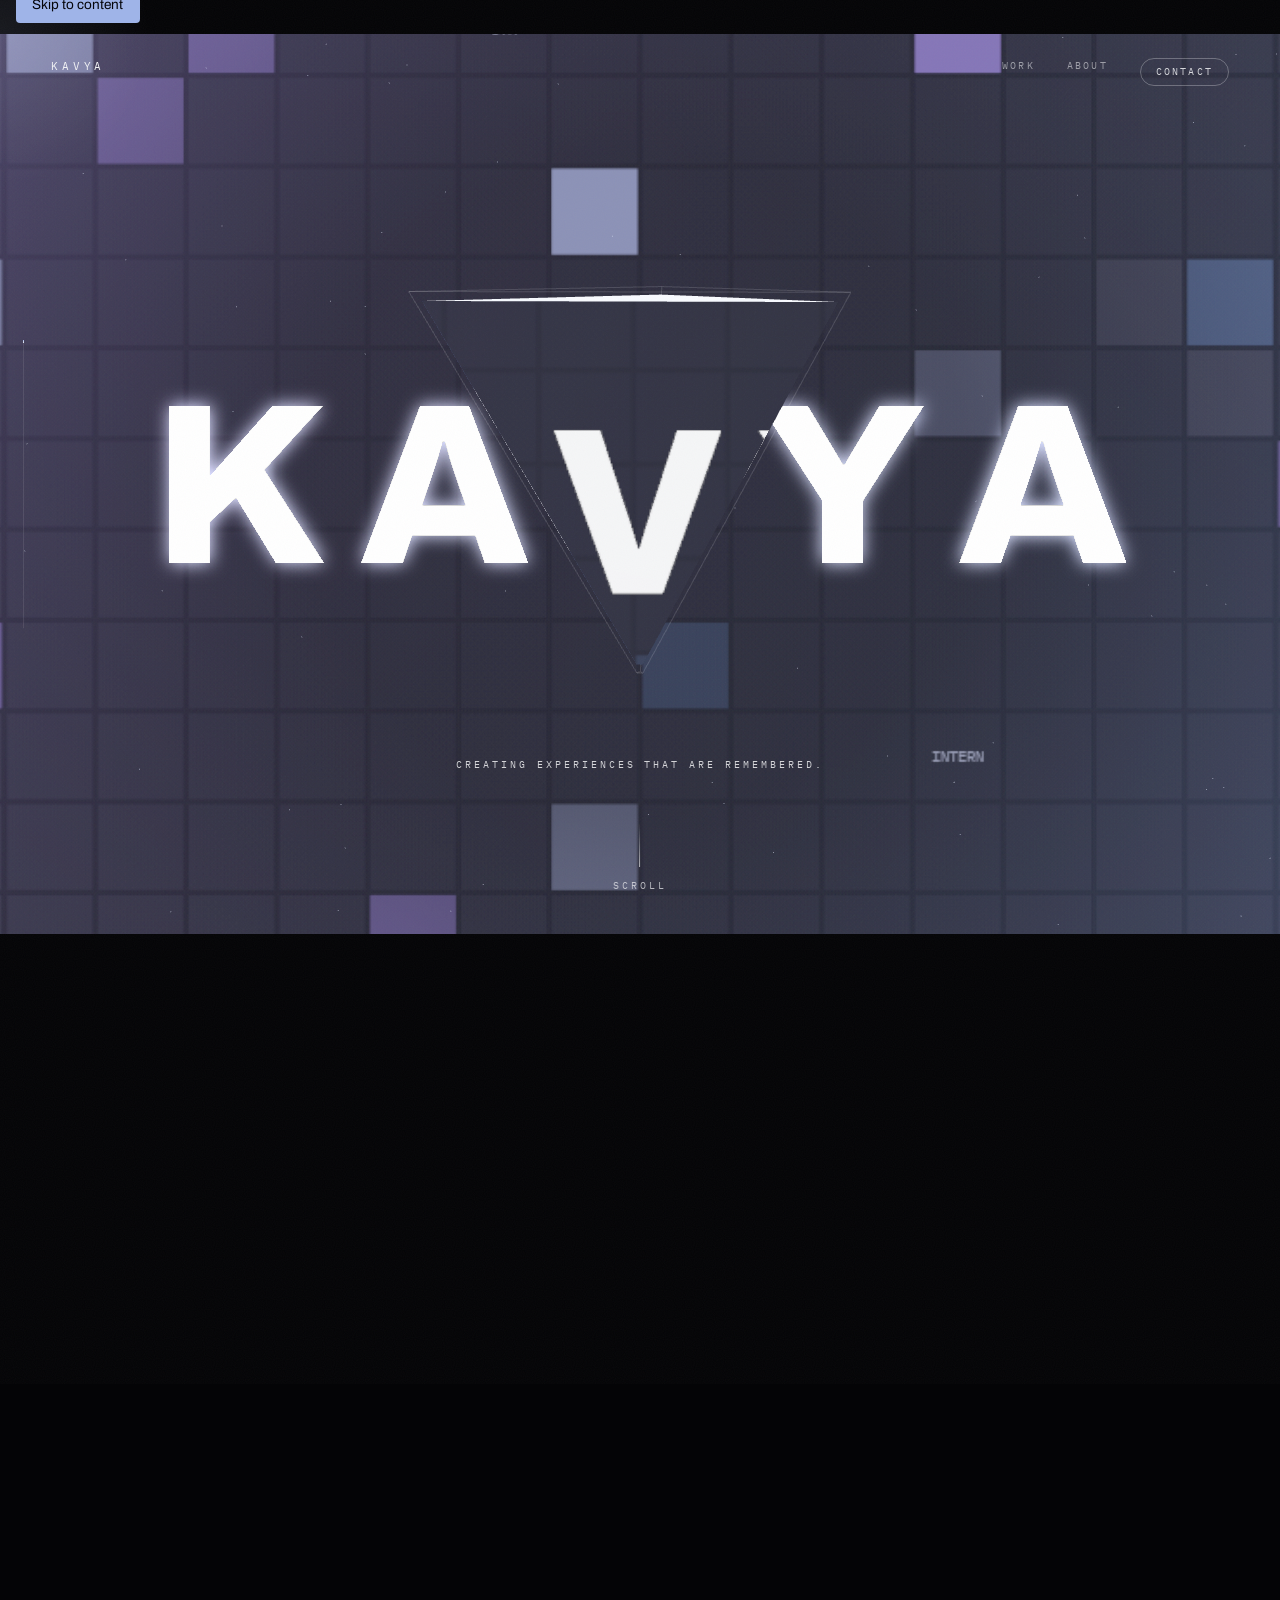
==== commit 90290236: "Correct phone number Co-Authored-By: Claude Fable 5 <noreply@anthropic.com>" ====
--- a/index.html
+++ b/index.html
@@ -13,7 +13,7 @@
   <meta property="og:description" content="Creating experiences that are remembered long after they're seen.">
   <meta property="og:image" content="https://kavya7439.github.io/kavya/assets/og.png">
   <link rel="preload" href="vendor/three.min.js" as="script">
-  <link rel="stylesheet" href="styles.css?v=10">
+  <link rel="stylesheet" href="styles.css?v=11">
 </head>
 <body>
 
@@ -103,8 +103,8 @@
   <article id="doc" class="sr-only-until-fallback"></article>
 
   <script src="vendor/three.min.js"></script>
-  <script src="js/data.js?v=10"></script>
-  <script src="js/scene.js?v=10"></script>
-  <script src="js/app.js?v=10"></script>
+  <script src="js/data.js?v=11"></script>
+  <script src="js/scene.js?v=11"></script>
+  <script src="js/app.js?v=11"></script>
 </body>
 </html>
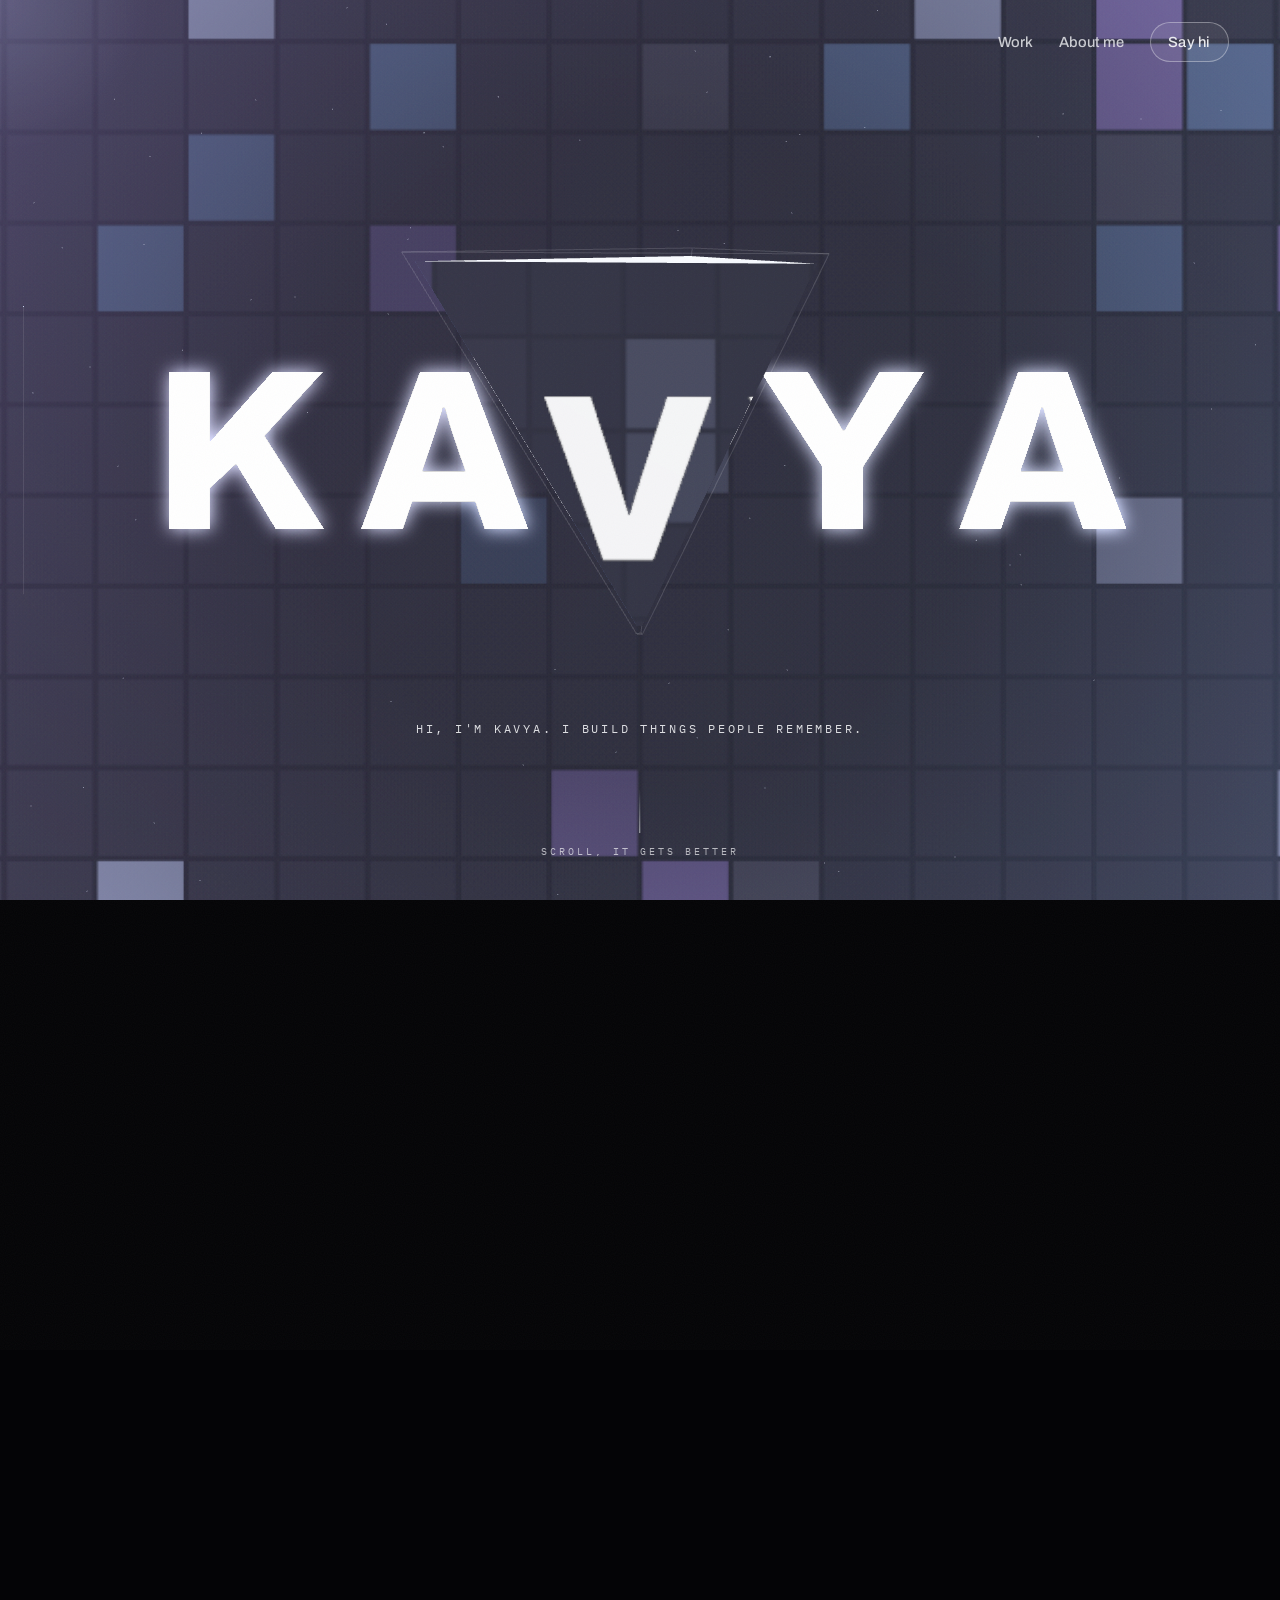
==== commit b31349bd: "v12: six projects, About photo, readable nav, personal email, no snap-back, Verified act removed Co-" ====
--- a/index.html
+++ b/index.html
@@ -4,7 +4,7 @@
   <meta charset="UTF-8">
   <meta name="viewport" content="width=device-width, initial-scale=1.0">
   <title>KAVYA — Creating experiences that are remembered</title>
-  <meta name="description" content="Kavya Bahety. An immersive portfolio built around a glass prism: selected work, philosophy, process and contact.">
+  <meta name="description" content="Kavya Bahety, 21, Kolkata. Growth Ops and AI Manager who directs AI to ship real products. Six live things, one glass prism.">
   <link rel="preconnect" href="https://fonts.googleapis.com">
   <link rel="preconnect" href="https://fonts.gstatic.com" crossorigin>
   <link href="https://fonts.googleapis.com/css2?family=Archivo:wght@300;500;800&family=IBM+Plex+Mono:wght@400&family=Instrument+Serif:ital@1&display=swap" rel="stylesheet">
@@ -13,7 +13,7 @@
   <meta property="og:description" content="Creating experiences that are remembered long after they're seen.">
   <meta property="og:image" content="https://kavya7439.github.io/kavya/assets/og.png">
   <link rel="preload" href="vendor/three.min.js" as="script">
-  <link rel="stylesheet" href="styles.css?v=11">
+  <link rel="stylesheet" href="styles.css?v=12">
 </head>
 <body>
 
@@ -61,18 +61,19 @@
     <section class="act" id="philo"><p class="big-serif"></p><p class="sub"></p></section>
 
     <!-- about -->
-    <section class="act side" id="about"><h2></h2><p class="meta mono"></p><div class="lines"></div></section>
+    <section class="act side" id="about">
+      <figure class="me"><img alt="Kavya Bahety"><figcaption class="mono"></figcaption></figure>
+      <div class="about-text"><h2></h2><p class="meta mono"></p><div class="lines"></div></div>
+    </section>
 
     <!-- process -->
     <section class="act" id="process"><div class="pwords"></div><p class="sub"></p></section>
-
-    <!-- achievements -->
-    <section class="act side" id="achieve"><p class="mono actlabel">Verified</p><div class="rows"></div></section>
 
     <!-- cta -->
     <section class="act" id="cta">
       <h2></h2><p class="sub"></p>
       <a class="mail" href="#"></a>
+      <div class="cta-links"></div>
     </section>
 
     <!-- footer -->
@@ -89,11 +90,10 @@
   </div>
 
   <!-- chrome -->
-  <header id="brand" class="mono">KAVYA</header>
-  <nav id="topnav" class="mono" aria-label="Navigation">
-    <a href="#" data-jump="0.205">Work</a>
-    <a href="#" data-jump="0.64">About</a>
-    <a href="#" data-jump="0.90" class="pill">Contact</a>
+  <nav id="topnav" aria-label="Navigation">
+    <a href="#" data-jump="0.1625" data-nav="work"></a>
+    <a href="#" data-jump="0.66" data-nav="about"></a>
+    <a href="#" data-jump="0.87" class="pill" data-nav="contact"></a>
   </nav>
   <div id="progress" aria-hidden="true"><i></i></div>
 
@@ -103,8 +103,8 @@
   <article id="doc" class="sr-only-until-fallback"></article>
 
   <script src="vendor/three.min.js"></script>
-  <script src="js/data.js?v=11"></script>
-  <script src="js/scene.js?v=11"></script>
-  <script src="js/app.js?v=11"></script>
+  <script src="js/data.js?v=12"></script>
+  <script src="js/scene.js?v=12"></script>
+  <script src="js/app.js?v=12"></script>
 </body>
 </html>
--- a/styles.css
+++ b/styles.css
@@ -10,6 +10,7 @@
   --hair: rgba(242, 243, 245, 0.1);
   --silver: #C9CDD6;
   --blue: #9FB4E8;
+  --accent: #9FB4E8;
   --ease: cubic-bezier(0.6, 0.02, 0.05, 1);
   --font-d: "Archivo", "Helvetica Neue", Arial, sans-serif;
   --font-s: "Instrument Serif", Georgia, serif;
@@ -81,8 +82,7 @@
 /* the revolving PROOF OF WORK panel carries this line in WebGL */
 body.webgl #worksub { display: none; }
 /* boot: page chrome fades in after the dolly-in settles */
-#brand, #topnav, #progress { transition: opacity 1.1s var(--ease) 0.15s; }
-body.webgl:not(.ready) #brand,
+#topnav, #progress { transition: opacity 1.1s var(--ease) 0.15s; }
 body.webgl:not(.ready) #topnav,
 body.webgl:not(.ready) #progress,
 body.webgl:not(.ready) #cue,
@@ -138,7 +138,7 @@
 
 #tagline {
   position: absolute; left: 50%; bottom: 18vh; transform: translateX(-50%);
-  z-index: 4; opacity: 0.85; transition: opacity 0.6s;
+  z-index: 4; opacity: 0.9; transition: opacity 0.6s; font-size: 0.78rem; letter-spacing: 0.22em;
   width: max-content; max-width: 90vw; text-align: center;
 }
 #worksub {
@@ -177,7 +177,6 @@
 body[data-act="philosophy"] #philo,
 body[data-act="about"] #about,
 body[data-act="process"] #process,
-body[data-act="achieve"] #achieve,
 body[data-act="cta"] #cta,
 body[data-act="footer"] #footer {
   opacity: 1; transform: none; filter: none; pointer-events: auto;
@@ -190,11 +189,30 @@
 }
 #philo .sub { margin-top: 1.2rem; opacity: 0.82; font-size: clamp(1rem, 2vw, 1.3rem); }
 
-/* about */
-#about { left: 8vw; }
+/* about: photo card + text, prism parks on the right */
+#about { left: 6vw; max-width: 60rem; grid-template-columns: auto 1fr; gap: clamp(1.6rem, 4vw, 3.6rem); align-items: center; }
 #about h2 { font-weight: 800; letter-spacing: -0.02em; font-size: clamp(2rem, 5vw, 3.6rem); }
 #about .meta { color: var(--blue); margin: 0.6rem 0 1.4rem; }
-#about .lines p { max-width: 44ch; opacity: 0.75; margin-bottom: 0.8rem; font-weight: 300; font-size: clamp(1rem, 1.8vw, 1.2rem); }
+#about .lines p { max-width: 44ch; opacity: 0.78; margin-bottom: 0.8rem; font-weight: 300; font-size: clamp(1rem, 1.8vw, 1.2rem); }
+#about .me {
+  position: relative; width: clamp(150px, 20vw, 260px); aspect-ratio: 4 / 5; margin: 0;
+  border-radius: 18px; padding: 6px;
+  background: conic-gradient(from var(--spin, 0deg), #6a4fd8, #3e5fbf, #8fd0b2, #f2c17d, #e39bb0, #6a4fd8);
+  animation: spinborder 9s linear infinite;
+  transform: rotate(-4deg); transition: transform 0.6s var(--ease);
+  box-shadow: 0 30px 60px -20px rgba(0, 0, 0, 0.8);
+}
+#about .me:hover { transform: rotate(0deg) scale(1.03); }
+#about .me img { width: 100%; height: 100%; object-fit: cover; border-radius: 13px; display: block; background: #101018; }
+#about .me figcaption {
+  position: absolute; left: 50%; bottom: -0.9rem; transform: translateX(-50%) rotate(2deg);
+  background: var(--ink); color: #05050a; padding: 0.45em 0.9em; border-radius: 999px; white-space: nowrap;
+  font-size: 0.58rem;
+}
+@property --spin { syntax: "<angle>"; inherits: false; initial-value: 0deg; }
+@keyframes spinborder { to { --spin: 360deg; } }
+#about.nophoto .me { display: none; }
+#about.nophoto { grid-template-columns: 1fr; }
 
 /* process: text sits above the prism and its fragments */
 #process { place-content: start center; padding-top: 13vh; }
@@ -207,20 +225,15 @@
 body[data-act="process"] #process .pw { opacity: 0.85; }
 #process .sub { margin-top: 2rem; opacity: 0.82; font-size: clamp(0.95rem, 1.8vw, 1.15rem); }
 
-/* achievements */
-#achieve { right: 8vw; left: auto; }
-#achieve .actlabel { color: var(--blue); margin-bottom: 1.4rem; }
-#achieve .arow {
-  display: flex; align-items: baseline; gap: 1.4rem;
-  border-bottom: 1px solid var(--hair); padding: 1rem 0; min-width: min(30rem, 80vw);
-}
-#achieve .an { font-weight: 800; font-size: clamp(1.8rem, 4vw, 3rem); letter-spacing: -0.02em; min-width: 4ch; }
-#achieve .al { opacity: 0.65; font-weight: 300; }
-
 /* cta */
 #cta h2 { font-weight: 800; letter-spacing: -0.03em; font-size: clamp(2.2rem, 6vw, 5rem); line-height: 1; max-width: 16ch; }
 #cta .sub { margin: 1rem 0 2rem; opacity: 0.82; }
-#cta .mail.tel { display: block; font-size: clamp(1rem, 2vw, 1.35rem); opacity: 0.75; margin-top: 1rem; }
+#cta .cta-links { display: flex; gap: 2rem; justify-content: center; margin-top: 1.6rem; flex-wrap: wrap; }
+#cta .cta-links a {
+  font-size: 0.9rem; letter-spacing: 0.06em; opacity: 0.75; padding: 0.5em 1.1em;
+  border: 1px solid var(--hair); border-radius: 999px; transition: opacity 0.3s, border-color 0.3s, color 0.3s;
+}
+#cta .cta-links a:hover { opacity: 1; border-color: var(--accent); color: var(--accent); }
 #cta .mail {
   font-size: clamp(1.1rem, 2.6vw, 1.8rem); font-weight: 300; letter-spacing: 0.02em;
   border-bottom: 1px solid var(--soft); padding-bottom: 0.2em;
@@ -281,7 +294,7 @@
 .pcard:hover .pframe { transform: perspective(900px) rotateX(2.5deg) rotateY(-3deg) scale(1.015); }
 .pframe-note { position: absolute; bottom: 0.9rem; right: 1rem; opacity: 0.3; letter-spacing: 0.18em; }
 .pmeta { margin-top: 1.3rem; }
-.pnum { color: var(--blue); }
+.pnum { color: var(--accent); transition: color 0.6s; }
 .pmeta h2 { font-weight: 800; letter-spacing: -0.02em; font-size: clamp(1.5rem, 3.2vw, 2.4rem); margin: 0.5rem 0 0.3rem; }
 .pcat { opacity: 0.72; margin-bottom: 0.7rem; }
 .pdesc { font-weight: 300; opacity: 0.9; max-width: 44ch; margin-bottom: 1rem; }
@@ -291,31 +304,28 @@
   border-bottom: 1px solid var(--hair); padding-bottom: 0.2em;
   transition: color 0.3s, border-color 0.3s;
 }
-.lnk:hover { color: var(--blue); border-color: var(--blue); }
+.lnk:hover { color: var(--accent); border-color: var(--accent); }
 
 /* ── chrome ────────────────────────────────────────────────── */
-#brand {
-  position: fixed; top: 1.5rem; left: var(--pad); z-index: 90;
-  display: flex; align-items: center; gap: 0.15em; font-size: 0.7rem; letter-spacing: 0.34em;
-}
-#topnav { position: fixed; top: 1.5rem; right: var(--pad); z-index: 90; display: flex; gap: 2rem; }
-#topnav a { opacity: 0.55; transition: opacity 0.3s; letter-spacing: 0.22em; }
-#topnav a:hover { opacity: 1; }
+#topnav { position: fixed; top: 1.4rem; right: var(--pad); z-index: 90; display: flex; gap: 1.6rem; align-items: center; }
+#topnav a { font-size: 0.92rem; font-weight: 500; letter-spacing: 0.01em; opacity: 0.8; transition: opacity 0.3s, color 0.3s; }
+#topnav a:hover { opacity: 1; color: var(--accent); }
 #progress {
   position: fixed; left: calc(var(--pad) * 0.45); top: 50%; transform: translateY(-50%);
   width: 1px; height: 32vh; background: var(--hair); z-index: 90;
 }
 #progress i {
   display: block; width: 100%; height: 0;
-  background: linear-gradient(180deg, var(--blue), rgba(255,255,255,0.9));
+  background: linear-gradient(180deg, var(--accent), rgba(255,255,255,0.9));
+  transition: background 0.6s;
 }
 
 /* cursor light: bends the atmosphere */
 #cursorlight {
   position: fixed; left: 0; top: 0; z-index: 5; pointer-events: none;
   width: 340px; height: 340px; margin: -170px 0 0 -170px; border-radius: 50%;
-  background: radial-gradient(circle, rgba(190, 205, 245, 0.10), transparent 62%);
-  mix-blend-mode: screen;
+  background: radial-gradient(circle, color-mix(in srgb, var(--accent) 16%, transparent), transparent 62%);
+  mix-blend-mode: screen; transition: background 0.8s;
 }
 .ripple {
   position: fixed; z-index: 6; pointer-events: none;
@@ -337,10 +347,10 @@
 body.fallback #doc a { color: var(--blue); }
 
 #topnav .pill {
-  border: 1px solid rgba(242,243,245,0.35); border-radius: 999px;
-  padding: 0.55em 1.5em; opacity: 0.85;
-}
-#topnav .pill:hover { background: rgba(242,243,245,0.1); opacity: 1; }
+  border: 1px solid rgba(242,243,245,0.4); border-radius: 999px;
+  padding: 0.5em 1.2em; opacity: 0.95; background: rgba(242,243,245,0.06);
+}
+#topnav .pill:hover { background: var(--accent); border-color: var(--accent); color: #05050a; opacity: 1; }
 
 /* desktop: the curved WebGL screen is the project visual */
 @media (min-width: 901px) { .pframe { display: none; } .pcard .ghost { display: none; } }
@@ -362,10 +372,12 @@
   .pcard.on { transform: translate(-50%, 0); }
   .pcard .ghost { top: -16vh; font-size: 24vw; }
   #about { left: 0; padding: 0 var(--pad); }
-  #achieve { right: 0; left: 0; place-content: center; text-align: left; padding: 0 var(--pad); }
+  #about { grid-template-columns: 1fr; gap: 1.6rem; justify-items: start; }
+  #about .me { width: clamp(120px, 34vw, 180px); }
 }
 @media (max-width: 600px) {
-  #topnav { gap: 1.2rem; }
+  #topnav { gap: 1rem; }
+  #topnav a { font-size: 0.82rem; }
   #big .word { font-size: clamp(3rem, 17vw, 5rem); }
   #big .vgap { width: 26vw; }
   #progress, #actname { display: none; }
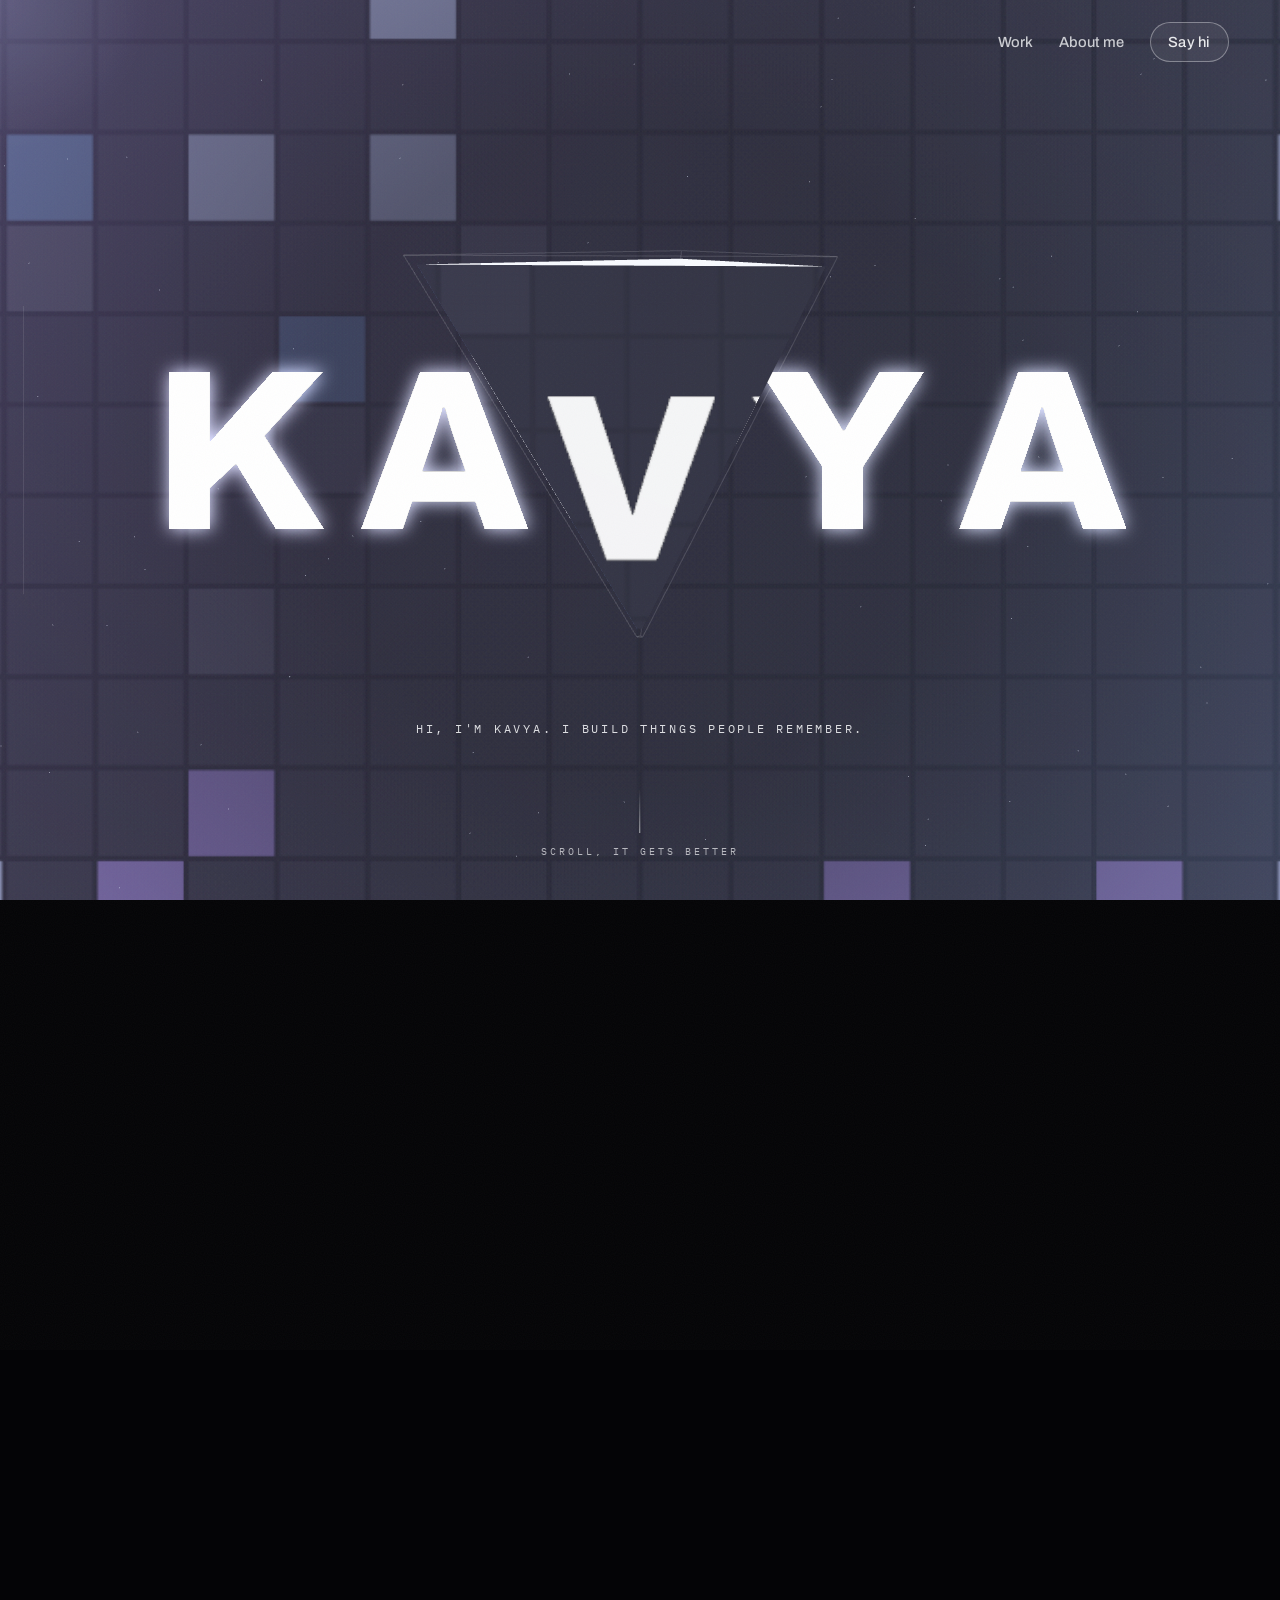
==== commit 6daf3252: "v13: four projects in new order, Barely Chartered demo hosted, Growth Ops tour page, drop Analyst Ar" ====
--- a/index.html
+++ b/index.html
@@ -13,7 +13,7 @@
   <meta property="og:description" content="Creating experiences that are remembered long after they're seen.">
   <meta property="og:image" content="https://kavya7439.github.io/kavya/assets/og.png">
   <link rel="preload" href="vendor/three.min.js" as="script">
-  <link rel="stylesheet" href="styles.css?v=12">
+  <link rel="stylesheet" href="styles.css?v=13">
 </head>
 <body>
 
@@ -103,8 +103,8 @@
   <article id="doc" class="sr-only-until-fallback"></article>
 
   <script src="vendor/three.min.js"></script>
-  <script src="js/data.js?v=12"></script>
-  <script src="js/scene.js?v=12"></script>
-  <script src="js/app.js?v=12"></script>
+  <script src="js/data.js?v=13"></script>
+  <script src="js/scene.js?v=13"></script>
+  <script src="js/app.js?v=13"></script>
 </body>
 </html>
